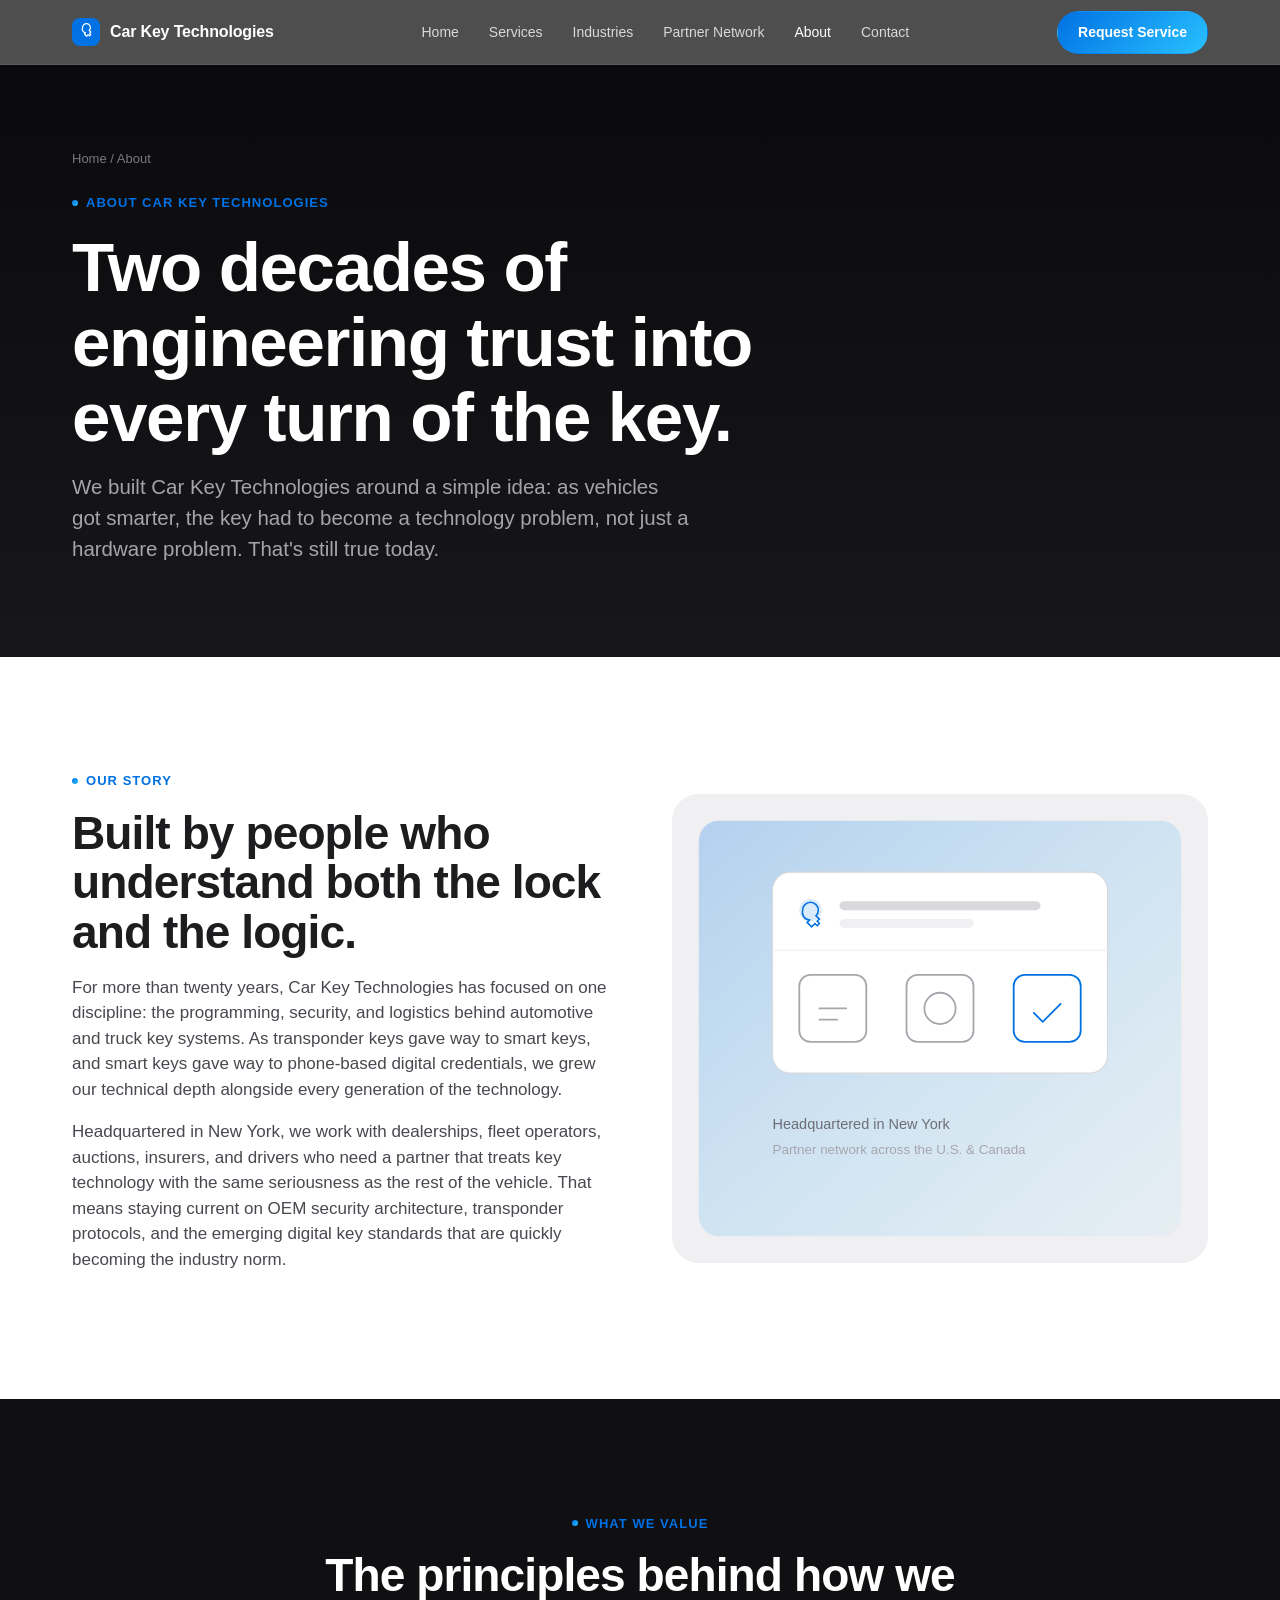
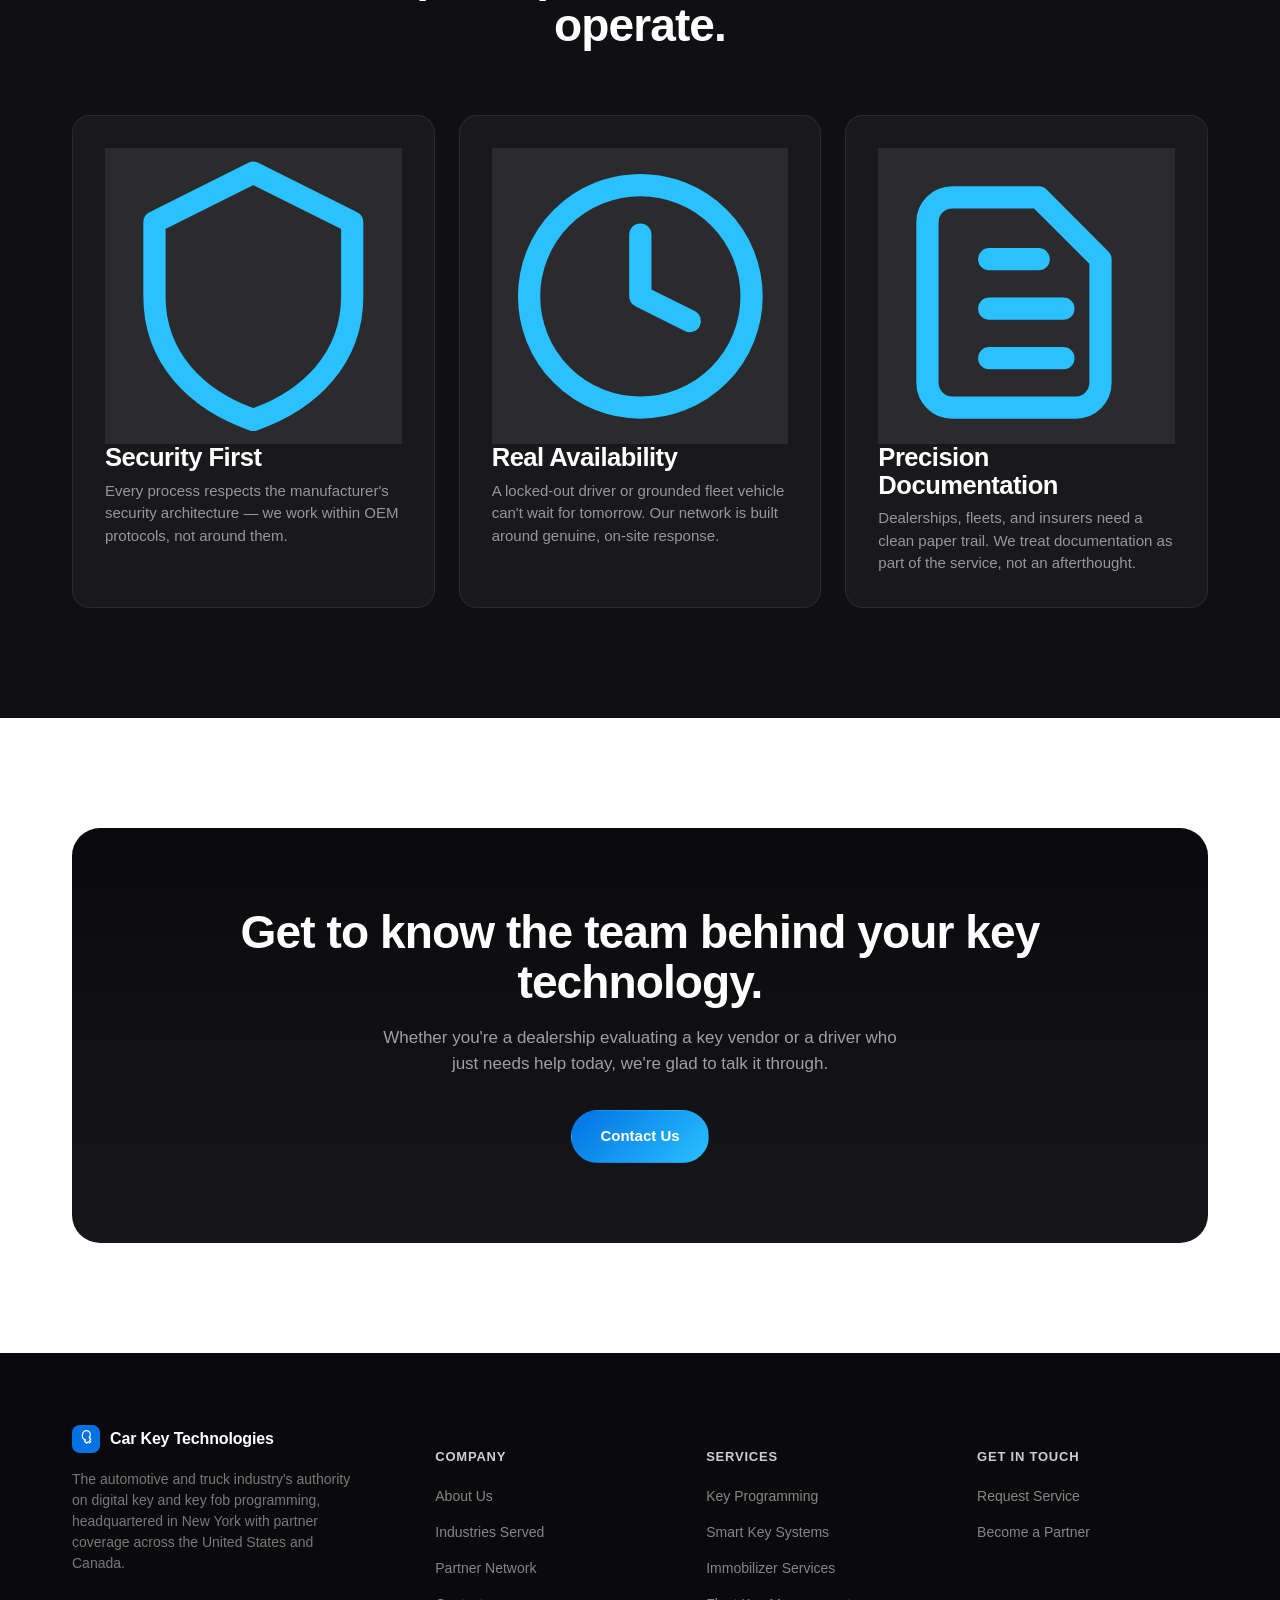
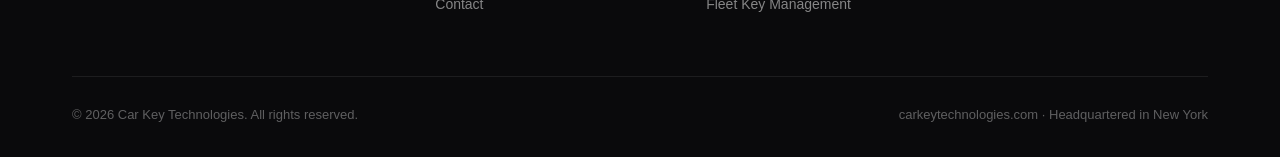
==== about.html @ 324a5664 "Add files via upload" ====
<!DOCTYPE html>
<html lang="en">
<head>
<meta charset="UTF-8">
<meta name="viewport" content="width=device-width, initial-scale=1.0">
<title>About Us | Car Key Technologies</title>
<meta name="description" content="Car Key Technologies is a New York-headquartered leader in digital key and key fob programming for the auto and truck industry, with more than two decades of experience and a strategic partner network across the U.S. and Canada.">
<link rel="icon" href="data:image/svg+xml,<svg xmlns=%22http://www.w3.org/2000/svg%22 viewBox=%220 0 24 24%22><rect width=%2224%22 height=%2224%22 rx=%226%22 fill=%22%230a0a0c%22/><path d=%22M9 8a4 4 0 118 0 4 4 0 01-1.2 2.86L17 12l-1.2 1.2L17 14.4 15.8 15.6 14.6 14.4 13 16l-2-2 1.06-1.06A4 4 0 019 8z%22 stroke=%22%2329c1ff%22 stroke-width=%221.3%22 fill=%22none%22 stroke-linecap=%22round%22 stroke-linejoin=%22round%22/></svg>">
<link rel="stylesheet" href="styles.css">
</head>
<body>

<header class="nav">
  <div class="wrap">
    <a href="index.html" class="brand">
      <svg class="mark" viewBox="0 0 32 32" fill="none">
        <rect width="32" height="32" rx="9" fill="url(#g0)"/>
        <path d="M12 11a4.5 4.5 0 119 0 4.5 4.5 0 01-1.35 3.22L21.5 16l-1.5 1.5 1.5 1.5-1.5 1.5-1.5-1.5-1.8 1.8-2.5-2.5 1.34-1.34A4.5 4.5 0 0112 11z" stroke="white" stroke-width="1.4" stroke-linecap="round" stroke-linejoin="round"/>
        <defs><linearGradient id="g0" x1="0" y1="0" x2="32" y2="32"><stop stop-color="#0071E3"/><stop offset="1" stop-color="#29C1FF"/></linearGradient></defs>
      </svg>
      Car Key Technologies
    </a>
    <nav class="nav-links">
      <a href="index.html">Home</a>
      <a href="services.html">Services</a>
      <a href="industries.html">Industries</a>
      <a href="partners.html">Partner Network</a>
      <a href="about.html" class="active">About</a>
      <a href="contact.html">Contact</a>
    </nav>
    <div class="nav-cta">
      <a href="contact.html" class="btn btn-accent btn-sm">Request Service</a>
      <button class="nav-toggle" aria-label="Menu">
        <svg width="22" height="22" viewBox="0 0 24 24" fill="none" stroke="currentColor" stroke-width="2" stroke-linecap="round"><line x1="3" y1="6" x2="21" y2="6"/><line x1="3" y1="12" x2="21" y2="12"/><line x1="3" y1="18" x2="21" y2="18"/></svg>
      </button>
    </div>
  </div>
</header>

<section class="page-hero">
  <div class="wrap">
    <div class="breadcrumb"><a href="index.html">Home</a> / About</div>
    <div class="eyebrow">About Car Key Technologies</div>
    <h1 style="max-width:820px;">Two decades of engineering trust into every turn of the key.</h1>
    <p class="lede" style="margin-top:18px;">We built Car Key Technologies around a simple idea: as vehicles got smarter, the key had to become a technology problem, not just a hardware problem. That's still true today.</p>
  </div>
</section>

<section class="section">
  <div class="wrap split">
    <div class="split-copy reveal">
      <div class="eyebrow">Our Story</div>
      <h2>Built by people who understand both the lock and the logic.</h2>
      <p>For more than twenty years, Car Key Technologies has focused on one discipline: the programming, security, and logistics behind automotive and truck key systems. As transponder keys gave way to smart keys, and smart keys gave way to phone-based digital credentials, we grew our technical depth alongside every generation of the technology.</p>
      <p>Headquartered in New York, we work with dealerships, fleet operators, auctions, insurers, and drivers who need a partner that treats key technology with the same seriousness as the rest of the vehicle. That means staying current on OEM security architecture, transponder protocols, and the emerging digital key standards that are quickly becoming the industry norm.</p>
    </div>
    <div class="split-art reveal">
      <svg viewBox="0 0 480 420" width="100%">
        <defs>
          <linearGradient id="aboutGlow" x1="0" y1="0" x2="1" y2="1">
            <stop offset="0%" stop-color="#0071E3" stop-opacity="0.25"/>
            <stop offset="100%" stop-color="#29C1FF" stop-opacity="0.05"/>
          </linearGradient>
        </defs>
        <rect x="0" y="0" width="480" height="420" rx="24" fill="var(--gray-100)"/>
        <rect x="24" y="24" width="432" height="372" rx="18" fill="url(#aboutGlow)"/>
        <g transform="translate(90,70)">
          <rect x="0" y="0" width="300" height="180" rx="16" fill="white" stroke="var(--gray-200)"/>
          <circle cx="34" cy="34" r="10" fill="#0071E3" opacity="0.15"/>
          <path d="M27 34a7 7 0 1114 0 7 7 0 01-2.1 5L42 42l-2 2 2 2-2 2-2-2-3 3-4-4 2.1-2.1A7 7 0 0127 34z" fill="none" stroke="#0071E3" stroke-width="1.4"/>
          <rect x="60" y="26" width="180" height="8" rx="4" fill="var(--gray-200)"/>
          <rect x="60" y="42" width="120" height="8" rx="4" fill="var(--gray-100)"/>
          <line x1="0" y1="70" x2="300" y2="70" stroke="var(--gray-100)"/>
          <g transform="translate(24,92)" stroke="var(--gray-300)" stroke-width="1.6" fill="none" stroke-linecap="round">
            <rect x="0" y="0" width="60" height="60" rx="10"/>
            <path d="M18 30h24M18 40h16"/>
          </g>
          <g transform="translate(120,92)" stroke="var(--gray-300)" stroke-width="1.6" fill="none" stroke-linecap="round">
            <rect x="0" y="0" width="60" height="60" rx="10"/>
            <circle cx="30" cy="30" r="14"/>
          </g>
          <g transform="translate(216,92)" stroke="#0071E3" stroke-width="1.6" fill="none" stroke-linecap="round">
            <rect x="0" y="0" width="60" height="60" rx="10"/>
            <path d="M18 34l8 8 16-16"/>
          </g>
        </g>
        <text x="90" y="300" fill="var(--gray-500)" font-family="Arial" font-size="13">Headquartered in New York</text>
        <text x="90" y="322" fill="var(--gray-300)" font-family="Arial" font-size="12">Partner network across the U.S. &amp; Canada</text>
      </svg>
    </div>
  </div>
</section>

<section class="section section-dark">
  <div class="wrap">
    <div class="section-head center reveal">
      <div class="eyebrow">What We Value</div>
      <h2>The principles behind how we operate.</h2>
    </div>
    <div class="grid grid-3 reveal">
      <div class="card-dark">
        <div class="icon"><svg viewBox="0 0 24 24" fill="none" stroke="currentColor" stroke-width="1.8" stroke-linecap="round" stroke-linejoin="round"><path d="M12 2l8 4v6c0 5-3.4 8.4-8 10-4.6-1.6-8-5-8-10V6l8-4z"/></svg></div>
        <h3>Security First</h3>
        <p>Every process respects the manufacturer's security architecture &mdash; we work within OEM protocols, not around them.</p>
      </div>
      <div class="card-dark">
        <div class="icon"><svg viewBox="0 0 24 24" fill="none" stroke="currentColor" stroke-width="1.8" stroke-linecap="round" stroke-linejoin="round"><circle cx="12" cy="12" r="9"/><path d="M12 7v5l4 2"/></svg></div>
        <h3>Real Availability</h3>
        <p>A locked-out driver or grounded fleet vehicle can't wait for tomorrow. Our network is built around genuine, on-site response.</p>
      </div>
      <div class="card-dark">
        <div class="icon"><svg viewBox="0 0 24 24" fill="none" stroke="currentColor" stroke-width="1.8" stroke-linecap="round" stroke-linejoin="round"><path d="M4 19V6a2 2 0 012-2h7l5 5v10a2 2 0 01-2 2H6a2 2 0 01-2-2z"/><path d="M9 9h4M9 13h6M9 17h6"/></svg></div>
        <h3>Precision Documentation</h3>
        <p>Dealerships, fleets, and insurers need a clean paper trail. We treat documentation as part of the service, not an afterthought.</p>
      </div>
    </div>
  </div>
</section>

<section class="section">
  <div class="wrap">
    <div class="cta-banner reveal">
      <h2>Get to know the team behind your key technology.</h2>
      <p>Whether you're a dealership evaluating a key vendor or a driver who just needs help today, we're glad to talk it through.</p>
      <div class="btn-row">
        <a href="contact.html" class="btn btn-accent">Contact Us</a>
      </div>
    </div>
  </div>
</section>

<footer class="footer">
  <div class="wrap">
    <div class="footer-top">
      <div class="footer-brand">
        <div class="brand">
          <svg class="mark" viewBox="0 0 32 32" fill="none">
            <rect width="32" height="32" rx="9" fill="url(#gf)"/>
            <path d="M12 11a4.5 4.5 0 119 0 4.5 4.5 0 01-1.35 3.22L21.5 16l-1.5 1.5 1.5 1.5-1.5 1.5-1.5-1.5-1.8 1.8-2.5-2.5 1.34-1.34A4.5 4.5 0 0112 11z" stroke="white" stroke-width="1.4" stroke-linecap="round" stroke-linejoin="round"/>
            <defs><linearGradient id="gf" x1="0" y1="0" x2="32" y2="32"><stop stop-color="#0071E3"/><stop offset="1" stop-color="#29C1FF"/></linearGradient></defs>
          </svg>
          Car Key Technologies
        </div>
        <p>The automotive and truck industry's authority on digital key and key fob programming, headquartered in New York with partner coverage across the United States and Canada.</p>
      </div>
      <div>
        <h5>Company</h5>
        <ul>
          <li><a href="about.html">About Us</a></li>
          <li><a href="industries.html">Industries Served</a></li>
          <li><a href="partners.html">Partner Network</a></li>
          <li><a href="contact.html">Contact</a></li>
        </ul>
      </div>
      <div>
        <h5>Services</h5>
        <ul>
          <li><a href="services.html#programming">Key Programming</a></li>
          <li><a href="services.html#smart-key">Smart Key Systems</a></li>
          <li><a href="services.html#immobilizer">Immobilizer Services</a></li>
          <li><a href="services.html#fleet">Fleet Key Management</a></li>
        </ul>
      </div>
      <div>
        <h5>Get In Touch</h5>
        <ul>
          <li><a href="contact.html">Request Service</a></li>
          <li><a href="partners.html">Become a Partner</a></li>
        </ul>
      </div>
    </div>
    <div class="footer-bottom">
      <span>&copy; <span data-year></span> Car Key Technologies. All rights reserved.</span>
      <span>carkeytechnologies.com &middot; Headquartered in New York</span>
    </div>
  </div>
</footer>

<script src="main.js"></script>
</body>
</html>
---- styles.css ----
/* ==========================================================================
   Car Key Technologies — Global Stylesheet
   Design language: precision, restraint, generous space, quiet confidence.
   ========================================================================== */

:root {
  --black: #0a0a0c;
  --near-black: #101013;
  --ink: #1d1d1f;
  --gray-900: #2b2b30;
  --gray-700: #48484f;
  --gray-500: #6e6e76;
  --gray-300: #a6a6ad;
  --gray-200: #d8d8dd;
  --gray-100: #f0f0f2;
  --white: #ffffff;
  --off-white: #fbfbfc;
  --blue: #0071e3;
  --blue-dark: #0058b0;
  --cyan: #29c1ff;
  --gradient-brand: linear-gradient(135deg, #0071e3 0%, #29c1ff 100%);
  --gradient-dark: linear-gradient(180deg, #0a0a0c 0%, #17171b 100%);
  --radius-sm: 10px;
  --radius-md: 18px;
  --radius-lg: 28px;
  --shadow-soft: 0 20px 60px -20px rgba(0, 0, 0, 0.25);
  --shadow-card: 0 2px 14px rgba(0, 0, 0, 0.06);
  --ease: cubic-bezier(0.22, 1, 0.36, 1);
  --maxw: 1200px;
}

* { box-sizing: border-box; }
html { scroll-behavior: smooth; }

body {
  margin: 0;
  font-family: -apple-system, BlinkMacSystemFont, "SF Pro Display", "SF Pro Text",
    "Inter", "Helvetica Neue", Arial, sans-serif;
  color: var(--ink);
  background: var(--white);
  -webkit-font-smoothing: antialiased;
  -moz-osx-font-smoothing: grayscale;
  line-height: 1.5;
}

img, svg { display: block; max-width: 100%; }
a { color: inherit; text-decoration: none; }
ul { list-style: none; margin: 0; padding: 0; }
button { font-family: inherit; }

.wrap {
  max-width: var(--maxw);
  margin: 0 auto;
  padding: 0 32px;
}

section { position: relative; }

/* ---------- Typography ---------- */
h1, h2, h3, h4 {
  margin: 0;
  font-weight: 650;
  letter-spacing: -0.02em;
  line-height: 1.08;
}
.eyebrow {
  display: inline-flex;
  align-items: center;
  gap: 8px;
  font-size: 13px;
  font-weight: 600;
  letter-spacing: 0.08em;
  text-transform: uppercase;
  color: var(--blue);
  margin-bottom: 18px;
}
.eyebrow::before {
  content: "";
  width: 6px;
  height: 6px;
  border-radius: 50%;
  background: var(--gradient-brand);
}
h1 { font-size: clamp(38px, 5.4vw, 76px); }
h2 { font-size: clamp(30px, 3.6vw, 48px); }
h3 { font-size: clamp(20px, 2vw, 26px); }
p { color: var(--gray-700); font-size: 17px; }
.lede {
  font-size: clamp(18px, 1.6vw, 22px);
  color: var(--gray-500);
  max-width: 620px;
  line-height: 1.5;
}
.section-head {
  max-width: 720px;
  margin-bottom: 64px;
}
.section-head.center { margin-left: auto; margin-right: auto; text-align: center; }

/* ---------- Buttons ---------- */
.btn {
  display: inline-flex;
  align-items: center;
  justify-content: center;
  gap: 8px;
  padding: 14px 28px;
  border-radius: 100px;
  font-size: 15px;
  font-weight: 600;
  cursor: pointer;
  border: 1px solid transparent;
  transition: transform 0.35s var(--ease), background 0.25s ease, box-shadow 0.25s ease, color 0.25s ease;
  white-space: nowrap;
}
.btn:hover { transform: translateY(-1px); }
.btn-primary {
  background: var(--ink);
  color: var(--white);
}
.btn-primary:hover { background: #000; box-shadow: 0 8px 24px rgba(0,0,0,0.2); }
.btn-accent {
  background: var(--gradient-brand);
  color: var(--white);
}
.btn-accent:hover { box-shadow: 0 10px 30px rgba(0,113,227,0.35); }
.btn-ghost {
  background: transparent;
  color: var(--white);
  border-color: rgba(255,255,255,0.35);
}
.btn-ghost:hover { background: rgba(255,255,255,0.1); }
.btn-outline {
  background: transparent;
  color: var(--ink);
  border-color: var(--gray-200);
}
.btn-outline:hover { border-color: var(--ink); }
.btn-row { display: flex; gap: 14px; flex-wrap: wrap; align-items: center; }
.btn-sm { padding: 10px 20px; font-size: 14px; }
.link-arrow { display: inline-flex; align-items: center; gap: 6px; font-weight: 600; color: var(--blue); font-size: 15px; }
.link-arrow svg { width: 14px; height: 14px; transition: transform 0.25s var(--ease); }
.link-arrow:hover svg { transform: translateX(4px); }

/* ---------- Nav ---------- */
.nav {
  position: sticky;
  top: 0;
  z-index: 100;
  background: rgba(10,10,12,0.72);
  backdrop-filter: saturate(180%) blur(20px);
  -webkit-backdrop-filter: saturate(180%) blur(20px);
  border-bottom: 1px solid rgba(255,255,255,0.08);
}
.nav .wrap {
  display: flex;
  align-items: center;
  justify-content: space-between;
  height: 64px;
}
.brand { display: flex; align-items: center; gap: 10px; color: var(--white); font-weight: 650; font-size: 16px; letter-spacing: -0.01em; }
.brand .mark { width: 28px; height: 28px; }
.nav-links { display: flex; align-items: center; gap: 30px; }
.nav-links a {
  color: rgba(255,255,255,0.78);
  font-size: 14px;
  font-weight: 500;
  transition: color 0.2s ease;
}
.nav-links a:hover, .nav-links a.active { color: var(--white); }
.nav-cta { display: flex; align-items: center; gap: 18px; }
.nav-toggle { display: none; }

@media (max-width: 900px) {
  .nav-links { display: none; }
  .nav-toggle {
    display: flex; align-items: center; justify-content: center;
    width: 36px; height: 36px; color: var(--white); background: none; border: none; cursor: pointer;
  }
  .nav-links.open {
    display: flex;
    position: absolute;
    top: 64px; left: 0; right: 0;
    background: rgba(10,10,12,0.98);
    flex-direction: column;
    padding: 24px 32px;
    gap: 20px;
    border-bottom: 1px solid rgba(255,255,255,0.08);
  }
}

/* ---------- Hero ---------- */
.hero {
  background: var(--gradient-dark);
  color: var(--white);
  padding: 120px 0 100px;
  overflow: hidden;
}
.hero .wrap { display: grid; grid-template-columns: 1.1fr 0.9fr; gap: 40px; align-items: center; }
.hero h1 { color: var(--white); }
.hero p.lede { color: rgba(255,255,255,0.62); }
.hero-art { position: relative; }
.hero-stats {
  display: grid;
  grid-template-columns: repeat(3, 1fr);
  gap: 0;
  margin-top: 72px;
  padding-top: 36px;
  border-top: 1px solid rgba(255,255,255,0.12);
}
.hero-stats .stat b { display: block; font-size: 28px; color: var(--white); font-weight: 650; letter-spacing: -0.01em; }
.hero-stats .stat span { font-size: 13px; color: rgba(255,255,255,0.5); }

.page-hero {
  background: var(--gradient-dark);
  color: var(--white);
  padding: 84px 0 72px;
}
.page-hero h1 { color: var(--white); }
.page-hero .lede { color: rgba(255,255,255,0.62); }
.breadcrumb { font-size: 13px; color: rgba(255,255,255,0.45); margin-bottom: 20px; }
.breadcrumb a:hover { color: var(--white); }

/* ---------- Sections ---------- */
.section { padding: 110px 0; }
.section-alt { background: var(--off-white); }
.section-dark { background: var(--near-black); color: var(--white); }
.section-dark h2, .section-dark h3 { color: var(--white); }
.section-dark p { color: rgba(255,255,255,0.6); }
.section-tight { padding: 72px 0; }

/* ---------- Grids & Cards ---------- */
.grid { display: grid; gap: 24px; }
.grid-2 { grid-template-columns: repeat(2, 1fr); }
.grid-3 { grid-template-columns: repeat(3, 1fr); }
.grid-4 { grid-template-columns: repeat(4, 1fr); }

.card {
  background: var(--white);
  border: 1px solid var(--gray-100);
  border-radius: var(--radius-md);
  padding: 34px;
  box-shadow: var(--shadow-card);
  transition: transform 0.35s var(--ease), box-shadow 0.35s var(--ease);
}
.card:hover { transform: translateY(-4px); box-shadow: var(--shadow-soft); }
.card .icon {
  width: 52px; height: 52px;
  display: flex; align-items: center; justify-content: center;
  border-radius: 14px;
  background: var(--gradient-brand);
  margin-bottom: 22px;
}
.card .icon svg { width: 26px; height: 26px; stroke: white; }
.card h3 { margin-bottom: 10px; }
.card p { font-size: 15px; margin: 0; }

.card-dark {
  background: rgba(255,255,255,0.04);
  border: 1px solid rgba(255,255,255,0.08);
  border-radius: var(--radius-md);
  padding: 32px;
}
.card-dark .icon { background: rgba(255,255,255,0.08); }
.card-dark .icon svg { stroke: var(--cyan); }
.card-dark h3 { color: var(--white); margin-bottom: 8px; }
.card-dark p { color: rgba(255,255,255,0.55); font-size: 15px; margin: 0; }

.service-block {
  display: grid;
  grid-template-columns: 44px 1fr;
  gap: 20px;
  padding: 30px 0;
  border-bottom: 1px solid var(--gray-100);
}
.service-block:last-child { border-bottom: none; }
.service-block .icon {
  width: 44px; height: 44px; border-radius: 12px;
  display: flex; align-items: center; justify-content: center;
  background: var(--gray-100);
}
.service-block .icon svg { width: 22px; height: 22px; stroke: var(--ink); }
.service-block h4 { font-size: 18px; font-weight: 650; margin-bottom: 6px; letter-spacing: -0.01em; }
.service-block p { margin: 0; font-size: 15px; }
.service-block .tags { margin-top: 10px; display: flex; gap: 8px; flex-wrap: wrap; }
.tag {
  font-size: 12px; font-weight: 600; color: var(--gray-500);
  background: var(--gray-100); padding: 5px 10px; border-radius: 100px;
  letter-spacing: 0.01em;
}

.category-nav {
  display: flex; gap: 10px; flex-wrap: wrap;
  margin-bottom: 56px;
  position: sticky; top: 76px; z-index: 10;
  background: rgba(255,255,255,0.85);
  backdrop-filter: blur(12px);
  padding: 14px 0;
}
.category-nav a {
  padding: 9px 18px; border-radius: 100px; font-size: 14px; font-weight: 600;
  background: var(--gray-100); color: var(--gray-700);
  transition: background 0.2s ease, color 0.2s ease;
}
.category-nav a:hover { background: var(--ink); color: var(--white); }

/* ---------- Steps ---------- */
.steps { display: grid; grid-template-columns: repeat(4, 1fr); gap: 28px; counter-reset: step; }
.step { position: relative; padding-top: 46px; }
.step::before {
  counter-increment: step;
  content: counter(step, decimal-leading-zero);
  font-size: 14px; font-weight: 700; color: var(--white);
  background: var(--gradient-brand);
  width: 34px; height: 34px; border-radius: 50%;
  display: flex; align-items: center; justify-content: center;
  position: absolute; top: 0; left: 0;
}
.step h4 { font-size: 17px; margin-bottom: 8px; }
.step p { font-size: 14px; margin: 0; }

/* ---------- Logo / trust strip ---------- */
.trust-strip {
  display: flex; align-items: center; justify-content: space-between;
  flex-wrap: wrap; gap: 28px;
  padding: 40px 0;
}
.trust-item { display: flex; align-items: center; gap: 12px; color: var(--gray-500); font-weight: 600; font-size: 14px; }
.trust-item svg { width: 22px; height: 22px; stroke: var(--gray-500); flex-shrink: 0; }

/* ---------- Map / network ---------- */
.network-figure {
  background: var(--near-black);
  border-radius: var(--radius-lg);
  padding: 8px;
}

/* ---------- Split ---------- */
.split { display: grid; grid-template-columns: 1fr 1fr; gap: 64px; align-items: center; }
.split.reverse .split-art { order: 2; }

/* ---------- Stat bar ---------- */
.stat-bar { display: grid; grid-template-columns: repeat(4, 1fr); border-radius: var(--radius-lg); overflow: hidden; }
.stat-bar .stat { padding: 40px 30px; border-right: 1px solid rgba(255,255,255,0.08); }
.stat-bar .stat:last-child { border-right: none; }
.stat-bar .stat b { display: block; font-size: 34px; color: var(--white); font-weight: 650; }
.stat-bar .stat span { font-size: 13px; color: rgba(255,255,255,0.5); }

/* ---------- Industries ---------- */
.industry-row {
  display: grid; grid-template-columns: 60px 260px 1fr; gap: 30px;
  align-items: start;
  padding: 36px 0;
  border-bottom: 1px solid var(--gray-100);
}
.industry-row .icon {
  width: 52px; height: 52px; border-radius: 14px; background: var(--gray-100);
  display: flex; align-items: center; justify-content: center;
}
.industry-row .icon svg { width: 26px; height: 26px; stroke: var(--ink); }
.industry-row h3 { margin-bottom: 6px; }
.industry-row .tags { display: flex; gap: 8px; flex-wrap: wrap; margin-top: 12px; }

/* ---------- CTA banner ---------- */
.cta-banner {
  background: var(--gradient-dark);
  border-radius: var(--radius-lg);
  padding: 80px 60px;
  text-align: center;
  color: var(--white);
  position: relative;
  overflow: hidden;
}
.cta-banner h2 { color: var(--white); margin-bottom: 18px; }
.cta-banner p { color: rgba(255,255,255,0.6); max-width: 520px; margin: 0 auto 34px; }
.cta-banner .btn-row { justify-content: center; }

/* ---------- Form ---------- */
.form-card {
  background: var(--white);
  border: 1px solid var(--gray-100);
  border-radius: var(--radius-lg);
  padding: 48px;
  box-shadow: var(--shadow-soft);
}
.form-grid { display: grid; grid-template-columns: 1fr 1fr; gap: 20px; }
.field { display: flex; flex-direction: column; gap: 8px; margin-bottom: 20px; }
.field.full { grid-column: 1 / -1; }
.field label { font-size: 13px; font-weight: 600; color: var(--gray-700); }
.field input, .field select, .field textarea {
  font-family: inherit;
  font-size: 15px;
  padding: 13px 16px;
  border-radius: var(--radius-sm);
  border: 1px solid var(--gray-200);
  background: var(--off-white);
  color: var(--ink);
  outline: none;
  transition: border-color 0.2s ease, background 0.2s ease;
}
.field input:focus, .field select:focus, .field textarea:focus {
  border-color: var(--blue);
  background: var(--white);
}
.field textarea { resize: vertical; min-height: 120px; font-family: inherit; }
.form-note { font-size: 13px; color: var(--gray-500); margin-top: 18px; }
.form-success {
  display: none;
  background: #eefaf0; border: 1px solid #b9e8c1; color: #1c6b2e;
  padding: 16px 20px; border-radius: var(--radius-sm); font-size: 14px; font-weight: 600;
  margin-bottom: 24px;
}
.form-success.show { display: block; }

/* ---------- Contact info cards ---------- */
.contact-info-grid { display: grid; grid-template-columns: repeat(3, 1fr); gap: 20px; margin-top: 56px; }

/* ---------- Footer ---------- */
.footer { background: var(--black); color: rgba(255,255,255,0.5); padding: 72px 0 32px; }
.footer .wrap { }
.footer-top { display: grid; grid-template-columns: 1.4fr 1fr 1fr 1fr; gap: 40px; padding-bottom: 48px; border-bottom: 1px solid rgba(255,255,255,0.08); }
.footer-brand .brand { margin-bottom: 16px; }
.footer-brand p { color: rgba(255,255,255,0.45); font-size: 14px; max-width: 280px; }
.footer h5 { color: rgba(255,255,255,0.8); font-size: 13px; font-weight: 650; text-transform: uppercase; letter-spacing: 0.06em; margin-bottom: 18px; }
.footer ul li { margin-bottom: 12px; }
.footer a { font-size: 14px; color: rgba(255,255,255,0.5); transition: color 0.2s ease; }
.footer a:hover { color: var(--white); }
.footer-bottom { display: flex; justify-content: space-between; align-items: center; padding-top: 28px; font-size: 13px; color: rgba(255,255,255,0.35); flex-wrap: wrap; gap: 12px; }

/* ---------- Reveal animation ---------- */
.reveal { opacity: 0; transform: translateY(24px); transition: opacity 0.8s var(--ease), transform 0.8s var(--ease); }
.reveal.in { opacity: 1; transform: translateY(0); }

/* ---------- Responsive ---------- */
@media (max-width: 980px) {
  .hero .wrap { grid-template-columns: 1fr; }
  .hero-art { order: -1; }
  .split { grid-template-columns: 1fr; gap: 40px; }
  .split.reverse .split-art { order: 0; }
  .grid-2, .grid-3, .grid-4 { grid-template-columns: repeat(2, 1fr); }
  .steps { grid-template-columns: repeat(2, 1fr); }
  .stat-bar { grid-template-columns: repeat(2, 1fr); }
  .stat-bar .stat:nth-child(2) { border-right: none; }
  .footer-top { grid-template-columns: 1fr 1fr; }
  .industry-row { grid-template-columns: 48px 1fr; }
  .industry-row .icon { grid-row: span 1; }
  .contact-info-grid { grid-template-columns: 1fr; }
}
@media (max-width: 640px) {
  .section { padding: 72px 0; }
  .grid-2, .grid-3, .grid-4 { grid-template-columns: 1fr; }
  .steps { grid-template-columns: 1fr; }
  .stat-bar { grid-template-columns: 1fr; }
  .stat-bar .stat { border-right: none; border-bottom: 1px solid rgba(255,255,255,0.08); }
  .form-grid { grid-template-columns: 1fr; }
  .cta-banner { padding: 56px 28px; }
  .footer-top { grid-template-columns: 1fr; }
  .hero-stats { grid-template-columns: 1fr; gap: 20px; }
}
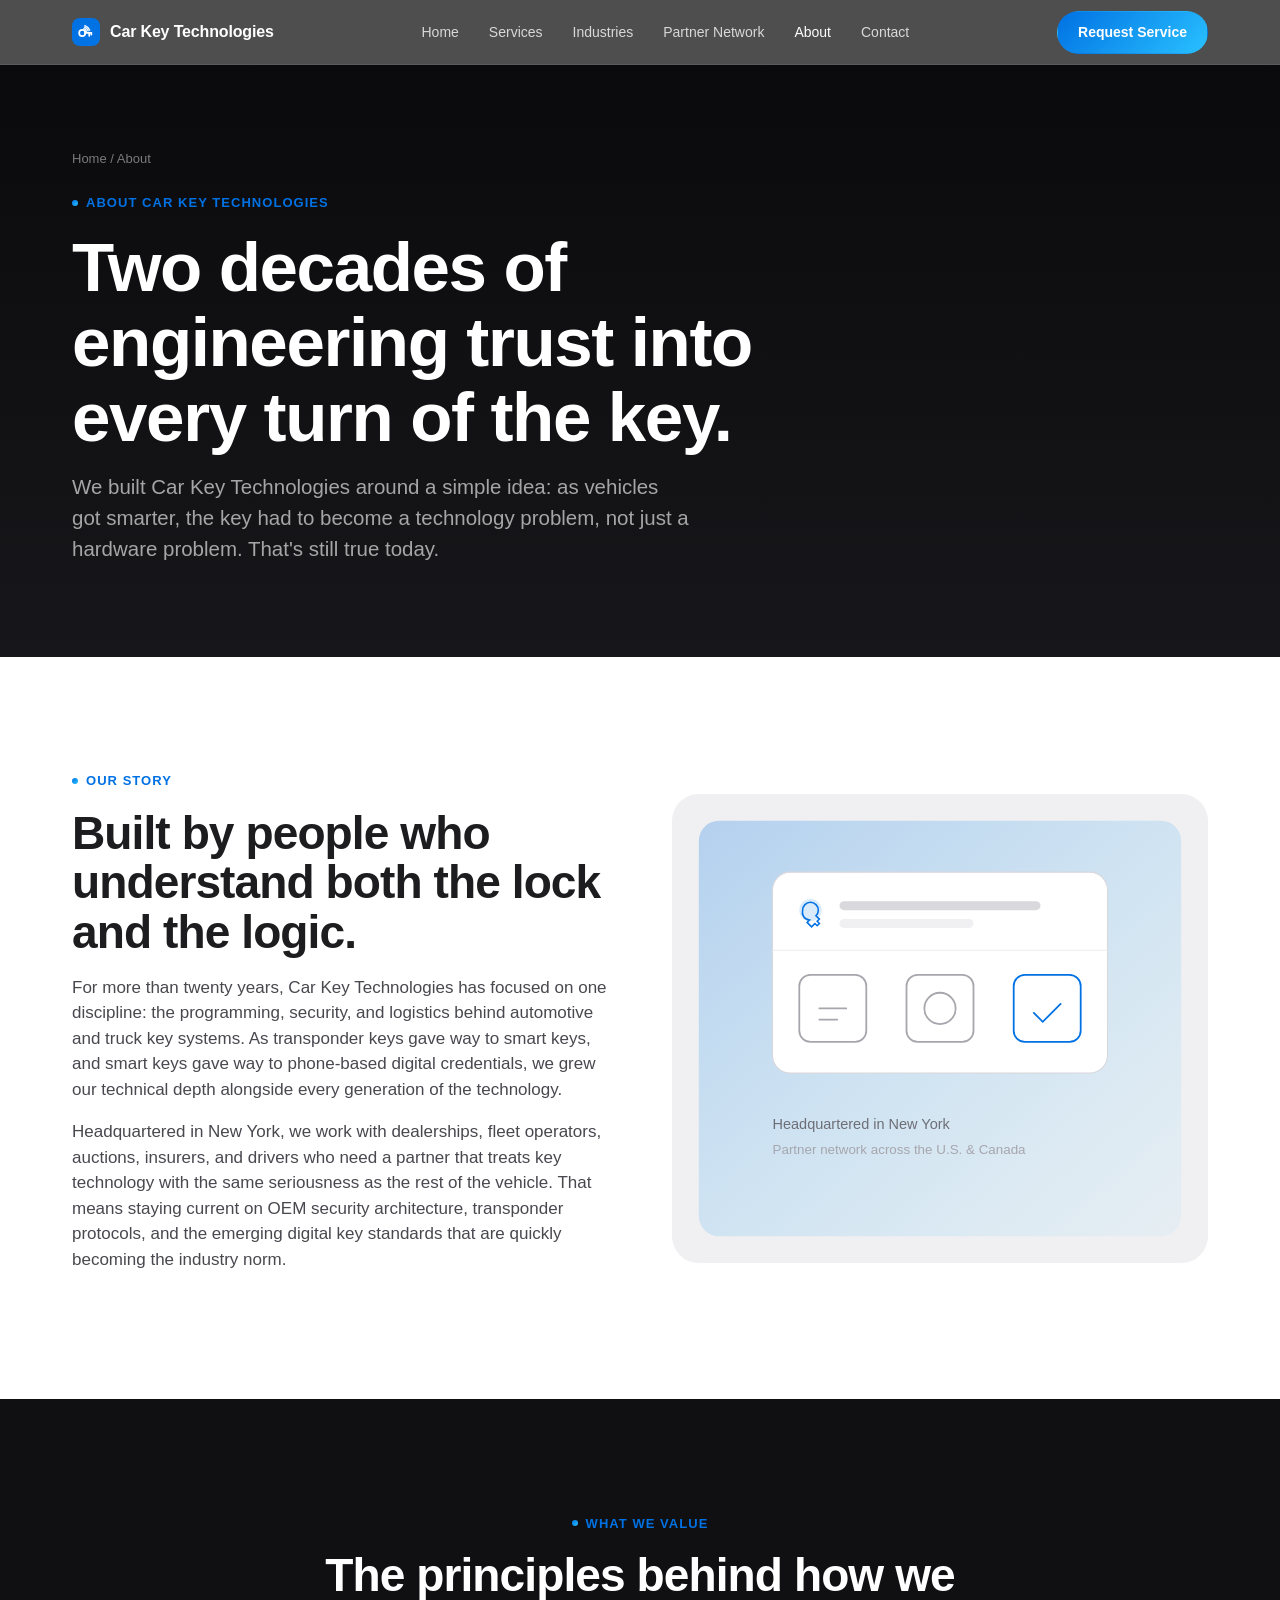
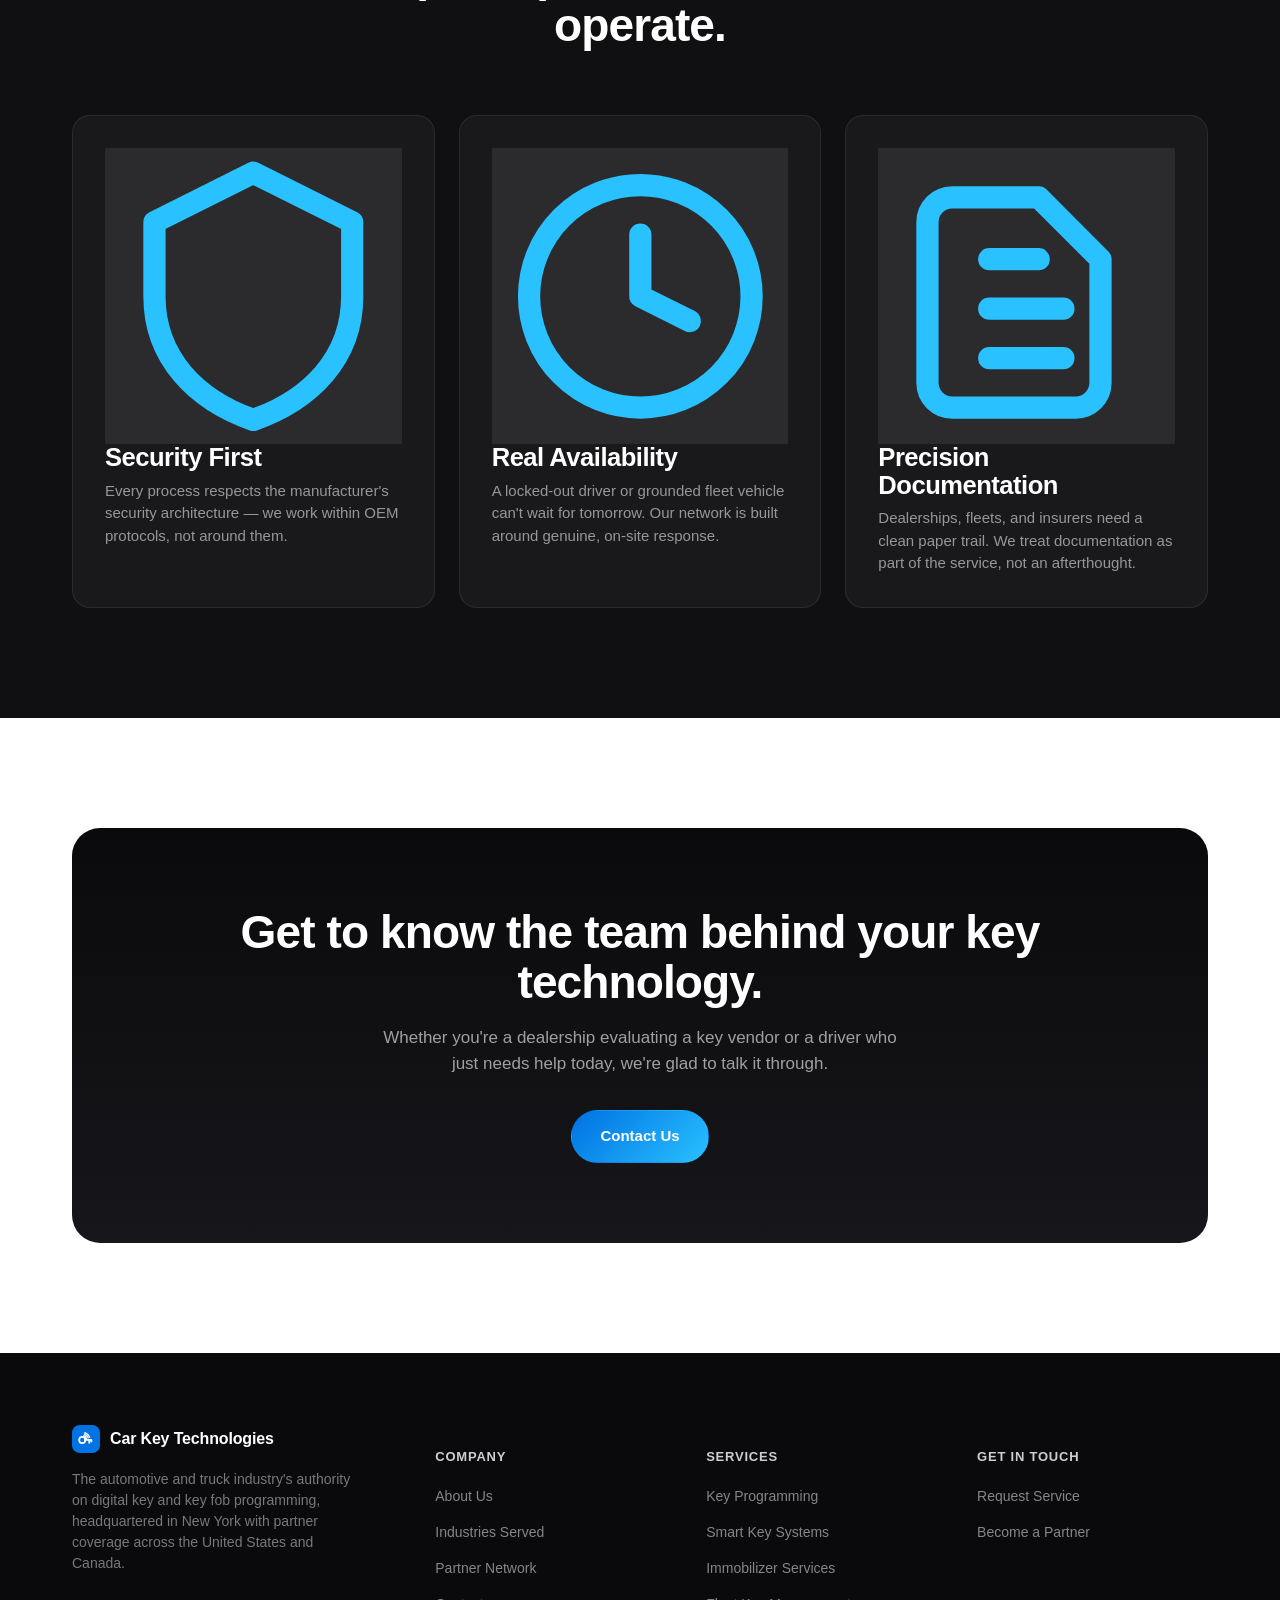
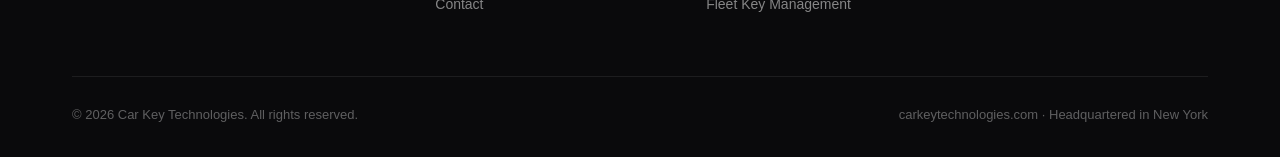
==== commit 508f7a54: "Update brand mark and favicon links" ====
--- a/about.html
+++ b/about.html
@@ -5,8 +5,11 @@
 <meta name="viewport" content="width=device-width, initial-scale=1.0">
 <title>About Us | Car Key Technologies</title>
 <meta name="description" content="Car Key Technologies is a New York-headquartered leader in digital key and key fob programming for the auto and truck industry, with more than two decades of experience and a strategic partner network across the U.S. and Canada.">
-<link rel="icon" href="data:image/svg+xml,<svg xmlns=%22http://www.w3.org/2000/svg%22 viewBox=%220 0 24 24%22><rect width=%2224%22 height=%2224%22 rx=%226%22 fill=%22%230a0a0c%22/><path d=%22M9 8a4 4 0 118 0 4 4 0 01-1.2 2.86L17 12l-1.2 1.2L17 14.4 15.8 15.6 14.6 14.4 13 16l-2-2 1.06-1.06A4 4 0 019 8z%22 stroke=%22%2329c1ff%22 stroke-width=%221.3%22 fill=%22none%22 stroke-linecap=%22round%22 stroke-linejoin=%22round%22/></svg>">
-<link rel="stylesheet" href="styles.css">
+<link rel="icon" href="favicon.ico" sizes="any">
+  <link rel="icon" type="image/png" sizes="32x32" href="favicon-32x32.png">
+  <link rel="icon" type="image/png" sizes="16x16" href="favicon-16x16.png">
+  <link rel="apple-touch-icon" href="apple-touch-icon.png">
+  <link rel="stylesheet" href="styles.css">
 </head>
 <body>
 
@@ -15,7 +18,15 @@
     <a href="index.html" class="brand">
       <svg class="mark" viewBox="0 0 32 32" fill="none">
         <rect width="32" height="32" rx="9" fill="url(#g0)"/>
-        <path d="M12 11a4.5 4.5 0 119 0 4.5 4.5 0 01-1.35 3.22L21.5 16l-1.5 1.5 1.5 1.5-1.5 1.5-1.5-1.5-1.8 1.8-2.5-2.5 1.34-1.34A4.5 4.5 0 0112 11z" stroke="white" stroke-width="1.4" stroke-linecap="round" stroke-linejoin="round"/>
+<g fill="none" stroke="white" stroke-linecap="round" stroke-linejoin="round">
+  <circle cx="11.7" cy="17.1" r="3.5" stroke-width="2"/>
+  <path d="M14.7 17.1L22.1 17.1" stroke-width="2"/>
+  <path d="M19.7 17.1L19.7 20.3" stroke-width="2"/>
+  <path d="M22.1 17.1L22.1 18.9" stroke-width="2"/>
+  <path d="M13.6 12.1A5.3 5.3 0 0 1 16.7 15.3" stroke-width="1.5"/>
+  <path d="M14.2 10.3A7.2 7.2 0 0 1 18.5 14.6" stroke-width="1.5"/>
+  <path d="M14.8 8.6A9.1 9.1 0 0 1 20.3 14.0" stroke-width="1.5"/>
+</g>
         <defs><linearGradient id="g0" x1="0" y1="0" x2="32" y2="32"><stop stop-color="#0071E3"/><stop offset="1" stop-color="#29C1FF"/></linearGradient></defs>
       </svg>
       Car Key Technologies
@@ -136,7 +147,15 @@
         <div class="brand">
           <svg class="mark" viewBox="0 0 32 32" fill="none">
             <rect width="32" height="32" rx="9" fill="url(#gf)"/>
-            <path d="M12 11a4.5 4.5 0 119 0 4.5 4.5 0 01-1.35 3.22L21.5 16l-1.5 1.5 1.5 1.5-1.5 1.5-1.5-1.5-1.8 1.8-2.5-2.5 1.34-1.34A4.5 4.5 0 0112 11z" stroke="white" stroke-width="1.4" stroke-linecap="round" stroke-linejoin="round"/>
+<g fill="none" stroke="white" stroke-linecap="round" stroke-linejoin="round">
+  <circle cx="11.7" cy="17.1" r="3.5" stroke-width="2"/>
+  <path d="M14.7 17.1L22.1 17.1" stroke-width="2"/>
+  <path d="M19.7 17.1L19.7 20.3" stroke-width="2"/>
+  <path d="M22.1 17.1L22.1 18.9" stroke-width="2"/>
+  <path d="M13.6 12.1A5.3 5.3 0 0 1 16.7 15.3" stroke-width="1.5"/>
+  <path d="M14.2 10.3A7.2 7.2 0 0 1 18.5 14.6" stroke-width="1.5"/>
+  <path d="M14.8 8.6A9.1 9.1 0 0 1 20.3 14.0" stroke-width="1.5"/>
+</g>
             <defs><linearGradient id="gf" x1="0" y1="0" x2="32" y2="32"><stop stop-color="#0071E3"/><stop offset="1" stop-color="#29C1FF"/></linearGradient></defs>
           </svg>
           Car Key Technologies
--- a/styles.css
+++ b/styles.css
@@ -410,6 +410,31 @@
   margin-bottom: 24px;
 }
 .form-success.show { display: block; }
+.form-tabs { display: flex; gap: 8px; margin-bottom: 28px; }
+.form-tab-btn {
+  flex: 1;
+  padding: 15px 16px;
+  border-radius: var(--radius-sm);
+  border: 1px solid var(--gray-200);
+  background: var(--off-white);
+  color: var(--gray-700);
+  font-weight: 650;
+  font-size: 14px;
+  cursor: pointer;
+  transition: background 0.2s ease, color 0.2s ease, border-color 0.2s ease, box-shadow 0.2s ease;
+  font-family: inherit;
+}
+.form-tab-btn:hover { border-color: var(--blue); }
+.form-tab-btn.active {
+  background: linear-gradient(135deg, var(--blue), var(--cyan));
+  color: var(--white);
+  border-color: transparent;
+  box-shadow: 0 10px 24px rgba(0, 113, 227, 0.25);
+}
+.form-tab-panel { display: none; }
+.form-tab-panel.active { display: block; }
+.form-embed { border-radius: var(--radius-sm); overflow: hidden; }
+.form-embed iframe { width: 100%; border: none; display: block; }
 
 /* ---------- Contact info cards ---------- */
 .contact-info-grid { display: grid; grid-template-columns: repeat(3, 1fr); gap: 20px; margin-top: 56px; }
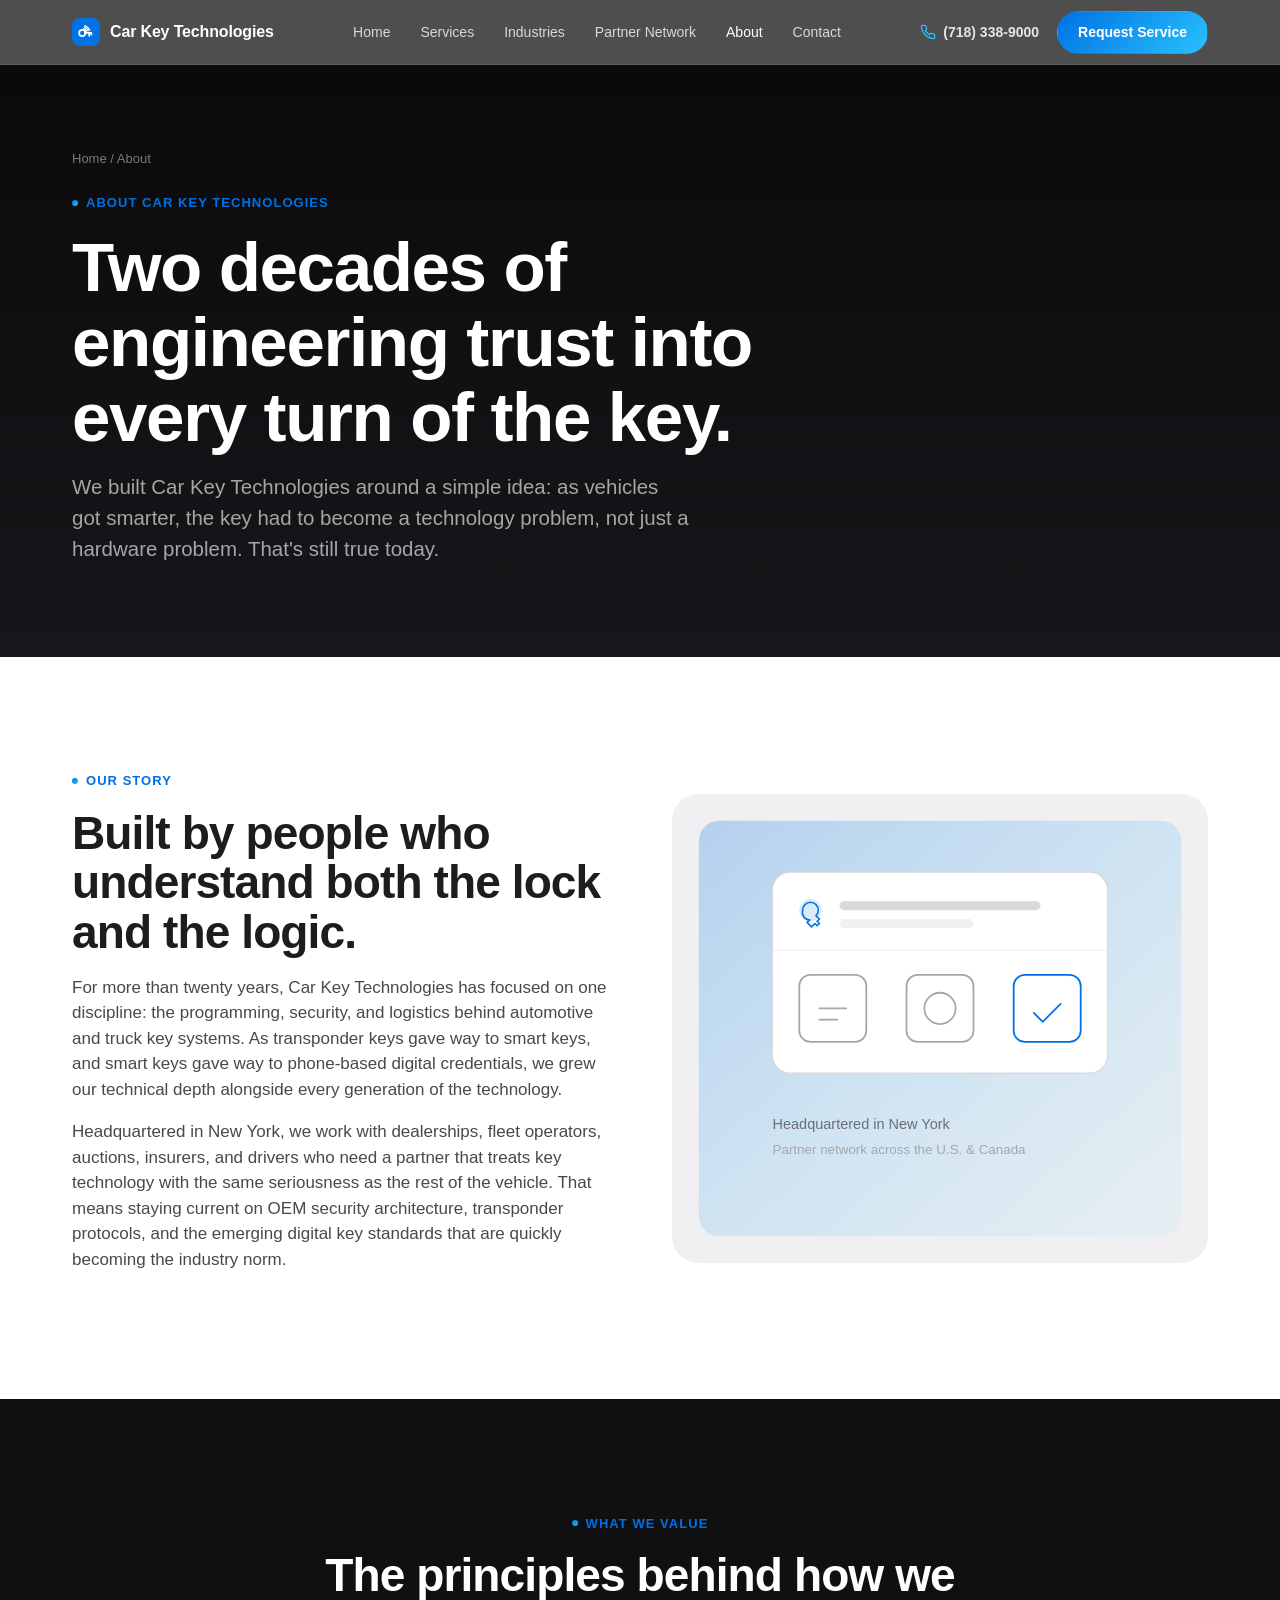
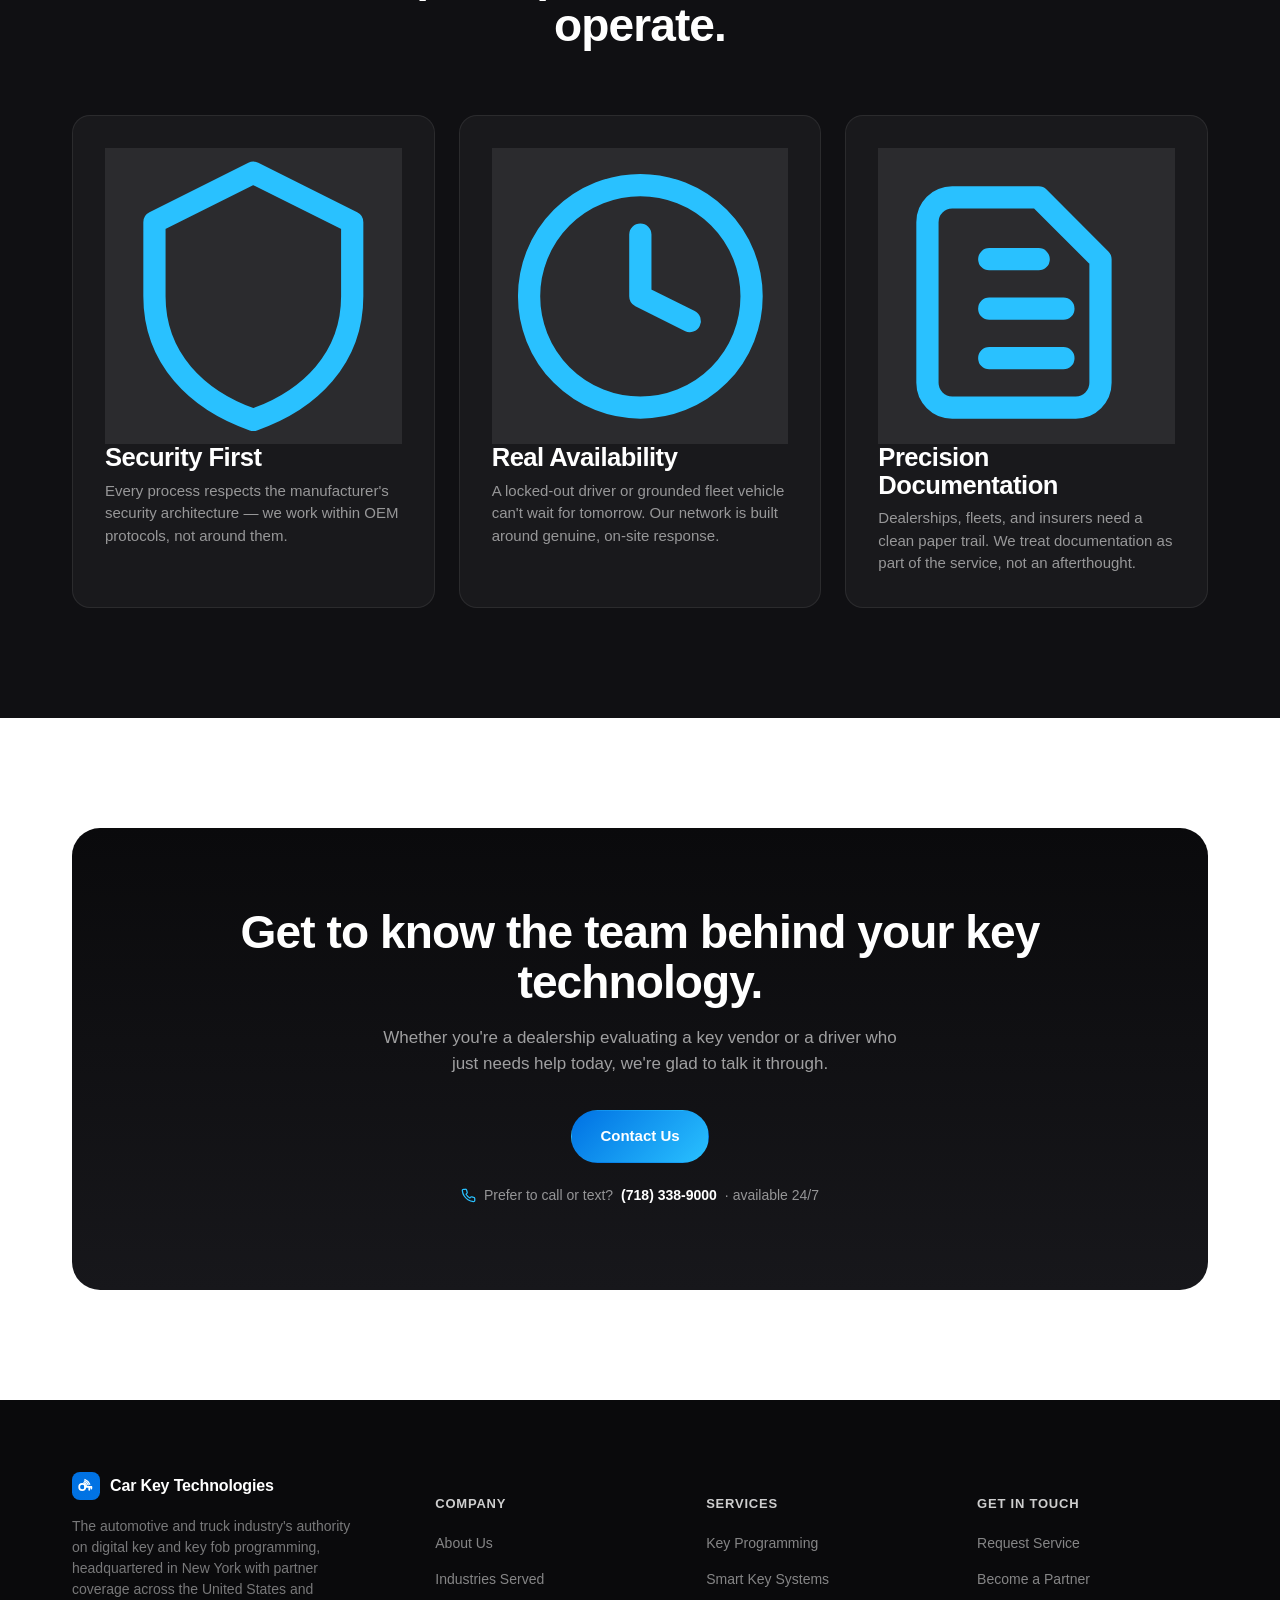
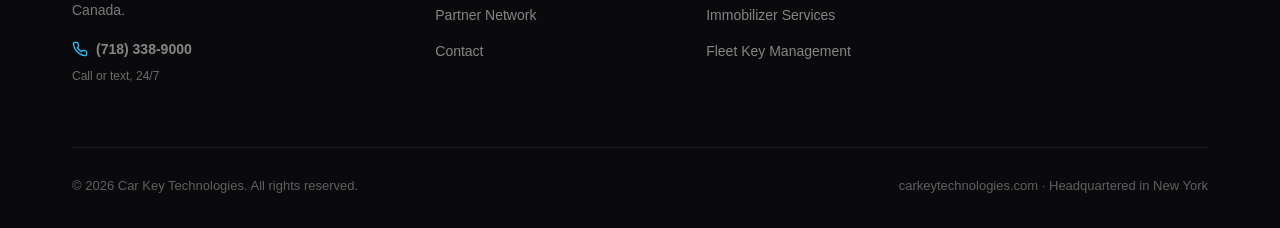
==== commit 6a932a2e: "Add (718) 338-9000 phone/text CTA across site" ====
--- a/about.html
+++ b/about.html
@@ -40,6 +40,10 @@
       <a href="contact.html">Contact</a>
     </nav>
     <div class="nav-cta">
+      <a href="tel:+17183389000" class="nav-phone" aria-label="Call or text (718) 338-9000, available 24/7">
+        <svg viewBox="0 0 24 24" fill="none" stroke="currentColor" stroke-width="2" stroke-linecap="round" stroke-linejoin="round"><path d="M22 16.92v3a2 2 0 01-2.18 2 19.79 19.79 0 01-8.63-3.07 19.5 19.5 0 01-6-6 19.79 19.79 0 01-3.07-8.67A2 2 0 014.11 2h3a2 2 0 012 1.72c.127.96.361 1.903.7 2.81a2 2 0 01-.45 2.11L8.09 9.91a16 16 0 006 6l1.27-1.27a2 2 0 012.11-.45c.907.339 1.85.573 2.81.7A2 2 0 0122 16.92z"/></svg>
+        <span class="nav-phone-text">(718) 338-9000</span>
+      </a>
       <a href="contact.html" class="btn btn-accent btn-sm">Request Service</a>
       <button class="nav-toggle" aria-label="Menu">
         <svg width="22" height="22" viewBox="0 0 24 24" fill="none" stroke="currentColor" stroke-width="2" stroke-linecap="round"><line x1="3" y1="6" x2="21" y2="6"/><line x1="3" y1="12" x2="21" y2="12"/><line x1="3" y1="18" x2="21" y2="18"/></svg>
@@ -136,6 +140,10 @@
       <div class="btn-row">
         <a href="contact.html" class="btn btn-accent">Contact Us</a>
       </div>
+      <div class="cta-phone">
+        <svg viewBox="0 0 24 24" fill="none" stroke="currentColor" stroke-width="2" stroke-linecap="round" stroke-linejoin="round"><path d="M22 16.92v3a2 2 0 01-2.18 2 19.79 19.79 0 01-8.63-3.07 19.5 19.5 0 01-6-6 19.79 19.79 0 01-3.07-8.67A2 2 0 014.11 2h3a2 2 0 012 1.72c.127.96.361 1.903.7 2.81a2 2 0 01-.45 2.11L8.09 9.91a16 16 0 006 6l1.27-1.27a2 2 0 012.11-.45c.907.339 1.85.573 2.81.7A2 2 0 0122 16.92z"/></svg>
+        Prefer to call or text? <a href="tel:+17183389000">(718) 338-9000</a> &middot; available 24/7
+      </div>
     </div>
   </div>
 </section>
@@ -161,6 +169,10 @@
           Car Key Technologies
         </div>
         <p>The automotive and truck industry's authority on digital key and key fob programming, headquartered in New York with partner coverage across the United States and Canada.</p>
+        <p class="footer-phone">
+          <a href="tel:+17183389000"><svg viewBox="0 0 24 24" fill="none" stroke="currentColor" stroke-width="2" stroke-linecap="round" stroke-linejoin="round"><path d="M22 16.92v3a2 2 0 01-2.18 2 19.79 19.79 0 01-8.63-3.07 19.5 19.5 0 01-6-6 19.79 19.79 0 01-3.07-8.67A2 2 0 014.11 2h3a2 2 0 012 1.72c.127.96.361 1.903.7 2.81a2 2 0 01-.45 2.11L8.09 9.91a16 16 0 006 6l1.27-1.27a2 2 0 012.11-.45c.907.339 1.85.573 2.81.7A2 2 0 0122 16.92z"/></svg>(718) 338-9000</a>
+          <span>Call or text, 24/7</span>
+        </p>
       </div>
       <div>
         <h5>Company</h5>
--- a/styles.css
+++ b/styles.css
@@ -170,8 +170,22 @@
 .nav-cta { display: flex; align-items: center; gap: 18px; }
 .nav-toggle { display: none; }
 
+.nav-phone {
+  display: flex;
+  align-items: center;
+  gap: 7px;
+  color: rgba(255,255,255,0.85);
+  font-size: 14px;
+  font-weight: 650;
+  white-space: nowrap;
+  transition: color 0.2s ease;
+}
+.nav-phone svg { width: 16px; height: 16px; stroke: var(--cyan); flex-shrink: 0; }
+.nav-phone:hover { color: var(--white); }
+
 @media (max-width: 900px) {
   .nav-links { display: none; }
+  .nav-phone-text { display: none; }
   .nav-toggle {
     display: flex; align-items: center; justify-content: center;
     width: 36px; height: 36px; color: var(--white); background: none; border: none; cursor: pointer;
@@ -220,6 +234,31 @@
 .breadcrumb { font-size: 13px; color: rgba(255,255,255,0.45); margin-bottom: 20px; }
 .breadcrumb a:hover { color: var(--white); }
 
+.phone-callout {
+  display: inline-flex;
+  align-items: center;
+  gap: 16px;
+  margin-top: 30px;
+  padding: 18px 24px;
+  background: rgba(255,255,255,0.06);
+  border: 1px solid rgba(255,255,255,0.14);
+  border-radius: var(--radius-md);
+}
+.phone-callout .icon-circle {
+  width: 44px; height: 44px; border-radius: 50%;
+  background: var(--gradient-brand);
+  display: flex; align-items: center; justify-content: center;
+  flex-shrink: 0;
+}
+.phone-callout .icon-circle svg { width: 21px; height: 21px; stroke: var(--white); }
+.phone-callout strong { display: block; color: rgba(255,255,255,0.6); font-size: 12px; font-weight: 650; text-transform: uppercase; letter-spacing: 0.04em; }
+.phone-callout a { display: block; font-size: 21px; font-weight: 700; color: var(--white); margin-top: 2px; }
+.phone-callout a:hover { color: var(--cyan); }
+.phone-callout span { display: block; font-size: 13px; color: rgba(255,255,255,0.45); margin-top: 2px; }
+@media (max-width: 640px) {
+  .phone-callout { display: flex; }
+}
+
 /* ---------- Sections ---------- */
 .section { padding: 110px 0; }
 .section-alt { background: var(--off-white); }
@@ -373,6 +412,17 @@
 .cta-banner h2 { color: var(--white); margin-bottom: 18px; }
 .cta-banner p { color: rgba(255,255,255,0.6); max-width: 520px; margin: 0 auto 34px; }
 .cta-banner .btn-row { justify-content: center; }
+.cta-phone {
+  display: inline-flex;
+  align-items: center;
+  gap: 8px;
+  margin-top: 22px;
+  color: rgba(255,255,255,0.55);
+  font-size: 14px;
+}
+.cta-phone svg { width: 15px; height: 15px; stroke: var(--cyan); flex-shrink: 0; }
+.cta-phone a { color: var(--white); font-weight: 650; }
+.cta-phone a:hover { color: var(--cyan); }
 
 /* ---------- Form ---------- */
 .form-card {
@@ -445,6 +495,18 @@
 .footer-top { display: grid; grid-template-columns: 1.4fr 1fr 1fr 1fr; gap: 40px; padding-bottom: 48px; border-bottom: 1px solid rgba(255,255,255,0.08); }
 .footer-brand .brand { margin-bottom: 16px; }
 .footer-brand p { color: rgba(255,255,255,0.45); font-size: 14px; max-width: 280px; }
+.footer-phone { margin-top: 18px; }
+.footer-phone a {
+  display: inline-flex;
+  align-items: center;
+  gap: 8px;
+  font-size: 17px;
+  font-weight: 700;
+  color: var(--white);
+}
+.footer-phone a svg { width: 16px; height: 16px; stroke: var(--cyan); flex-shrink: 0; }
+.footer-phone a:hover { color: var(--cyan); }
+.footer-phone span { display: block; font-size: 12px; color: rgba(255,255,255,0.4); margin-top: 4px; }
 .footer h5 { color: rgba(255,255,255,0.8); font-size: 13px; font-weight: 650; text-transform: uppercase; letter-spacing: 0.06em; margin-bottom: 18px; }
 .footer ul li { margin-bottom: 12px; }
 .footer a { font-size: 14px; color: rgba(255,255,255,0.5); transition: color 0.2s ease; }
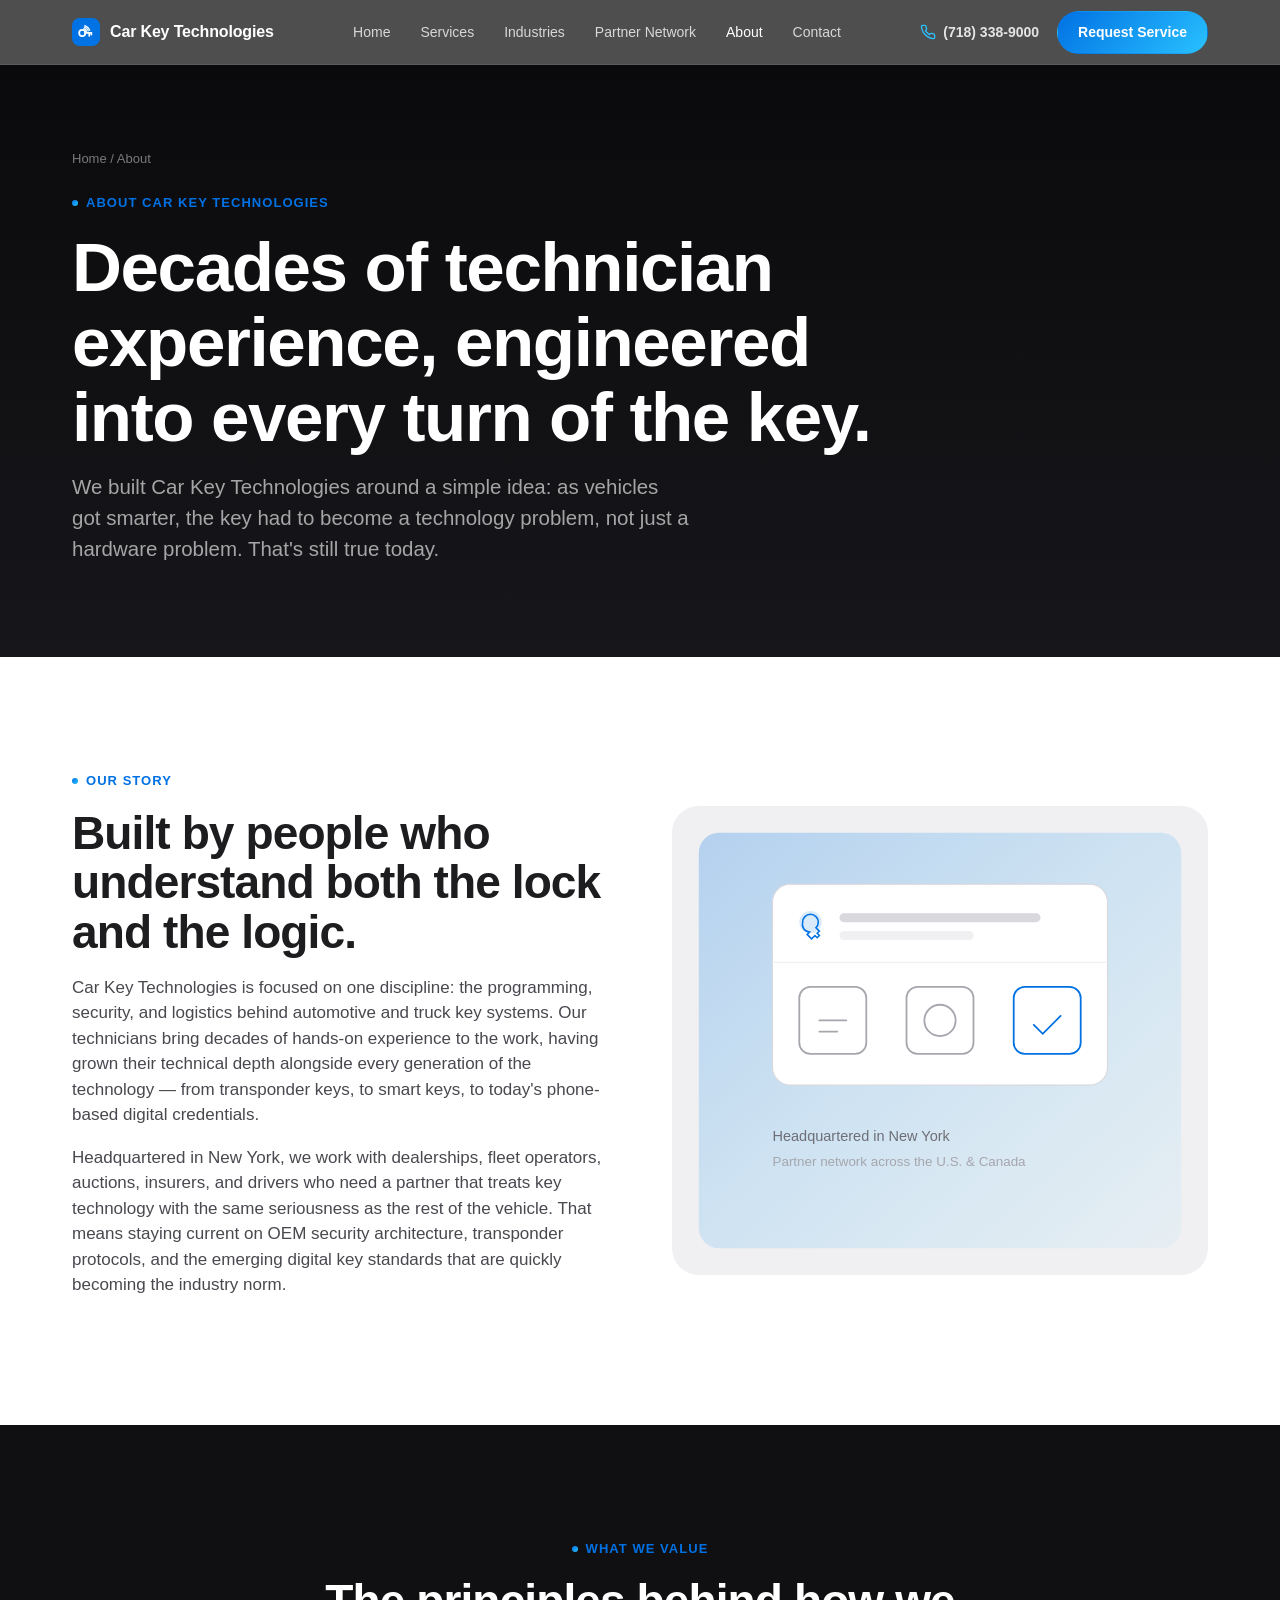
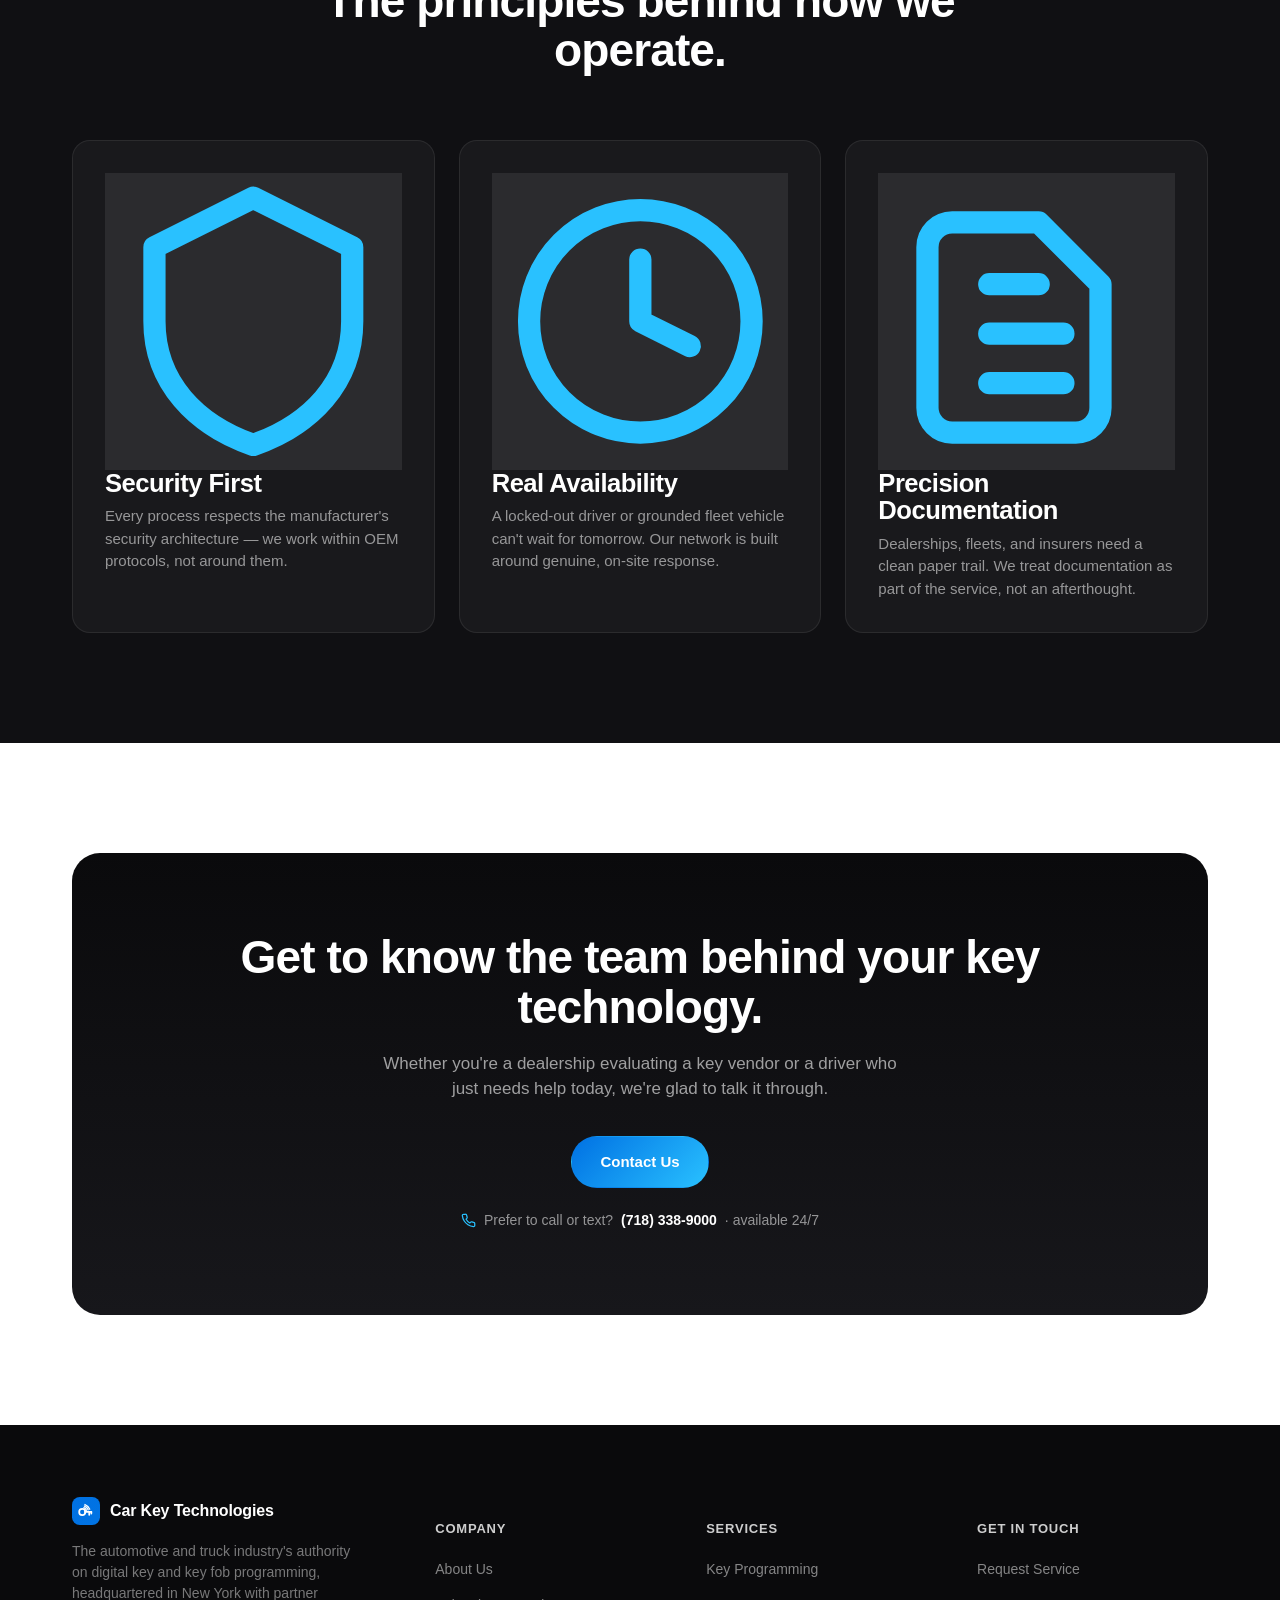
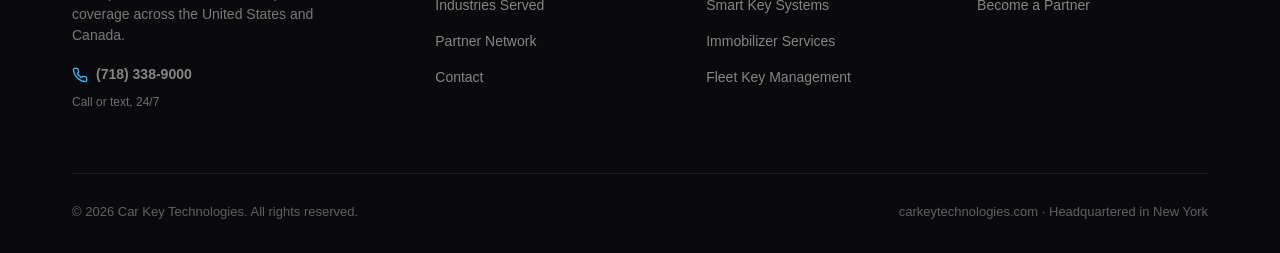
==== commit 8aaa502d: "Remove company-tenure/year claims; attribute decades of experience to technicians" ====
--- a/about.html
+++ b/about.html
@@ -4,7 +4,7 @@
 <meta charset="UTF-8">
 <meta name="viewport" content="width=device-width, initial-scale=1.0">
 <title>About Us | Car Key Technologies</title>
-<meta name="description" content="Car Key Technologies is a New York-headquartered leader in digital key and key fob programming for the auto and truck industry, with more than two decades of experience and a strategic partner network across the U.S. and Canada.">
+<meta name="description" content="Car Key Technologies is a New York-headquartered leader in digital key and key fob programming for the auto and truck industry, backed by technicians with decades of experience and a strategic partner network across the U.S. and Canada.">
 <link rel="icon" href="favicon.ico" sizes="any">
   <link rel="icon" type="image/png" sizes="32x32" href="favicon-32x32.png">
   <link rel="icon" type="image/png" sizes="16x16" href="favicon-16x16.png">
@@ -56,7 +56,7 @@
   <div class="wrap">
     <div class="breadcrumb"><a href="index.html">Home</a> / About</div>
     <div class="eyebrow">About Car Key Technologies</div>
-    <h1 style="max-width:820px;">Two decades of engineering trust into every turn of the key.</h1>
+    <h1 style="max-width:820px;">Decades of technician experience, engineered into every turn of the key.</h1>
     <p class="lede" style="margin-top:18px;">We built Car Key Technologies around a simple idea: as vehicles got smarter, the key had to become a technology problem, not just a hardware problem. That's still true today.</p>
   </div>
 </section>
@@ -66,7 +66,7 @@
     <div class="split-copy reveal">
       <div class="eyebrow">Our Story</div>
       <h2>Built by people who understand both the lock and the logic.</h2>
-      <p>For more than twenty years, Car Key Technologies has focused on one discipline: the programming, security, and logistics behind automotive and truck key systems. As transponder keys gave way to smart keys, and smart keys gave way to phone-based digital credentials, we grew our technical depth alongside every generation of the technology.</p>
+      <p>Car Key Technologies is focused on one discipline: the programming, security, and logistics behind automotive and truck key systems. Our technicians bring decades of hands-on experience to the work, having grown their technical depth alongside every generation of the technology &mdash; from transponder keys, to smart keys, to today's phone-based digital credentials.</p>
       <p>Headquartered in New York, we work with dealerships, fleet operators, auctions, insurers, and drivers who need a partner that treats key technology with the same seriousness as the rest of the vehicle. That means staying current on OEM security architecture, transponder protocols, and the emerging digital key standards that are quickly becoming the industry norm.</p>
     </div>
     <div class="split-art reveal">
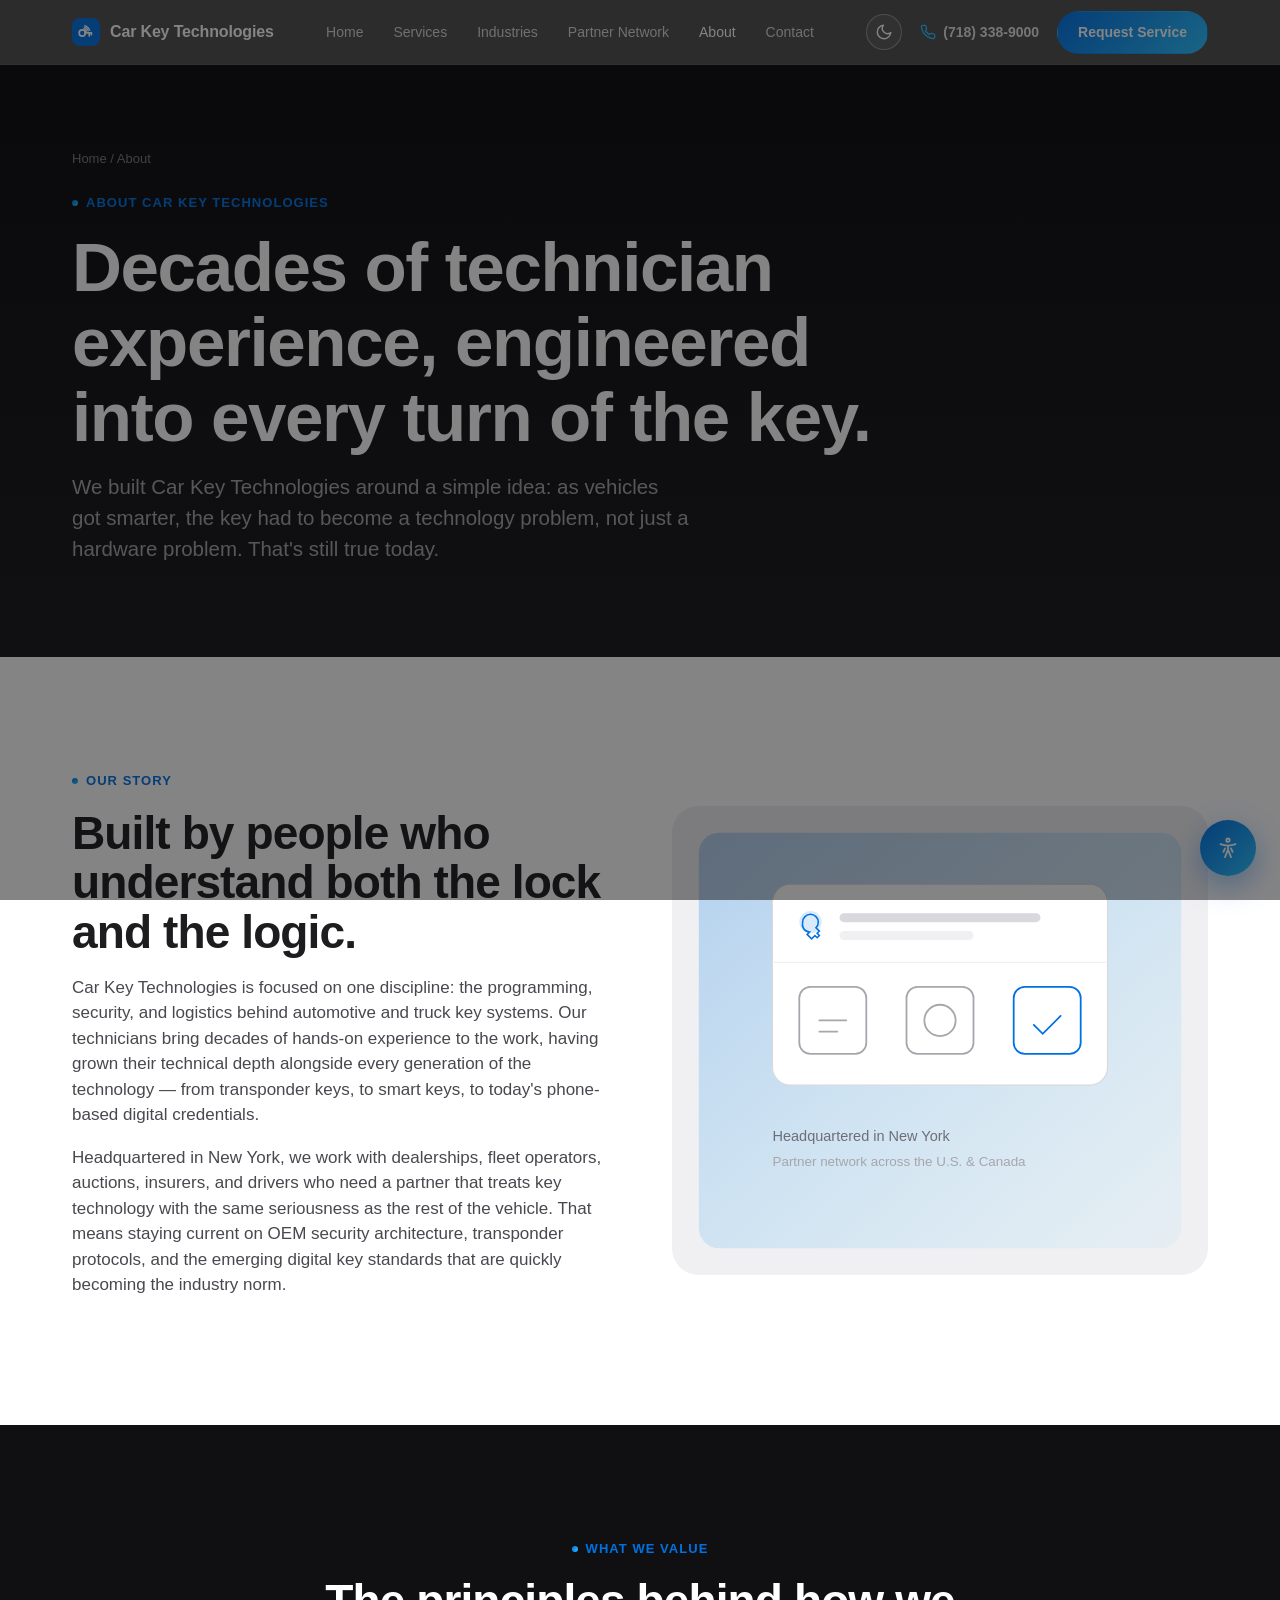
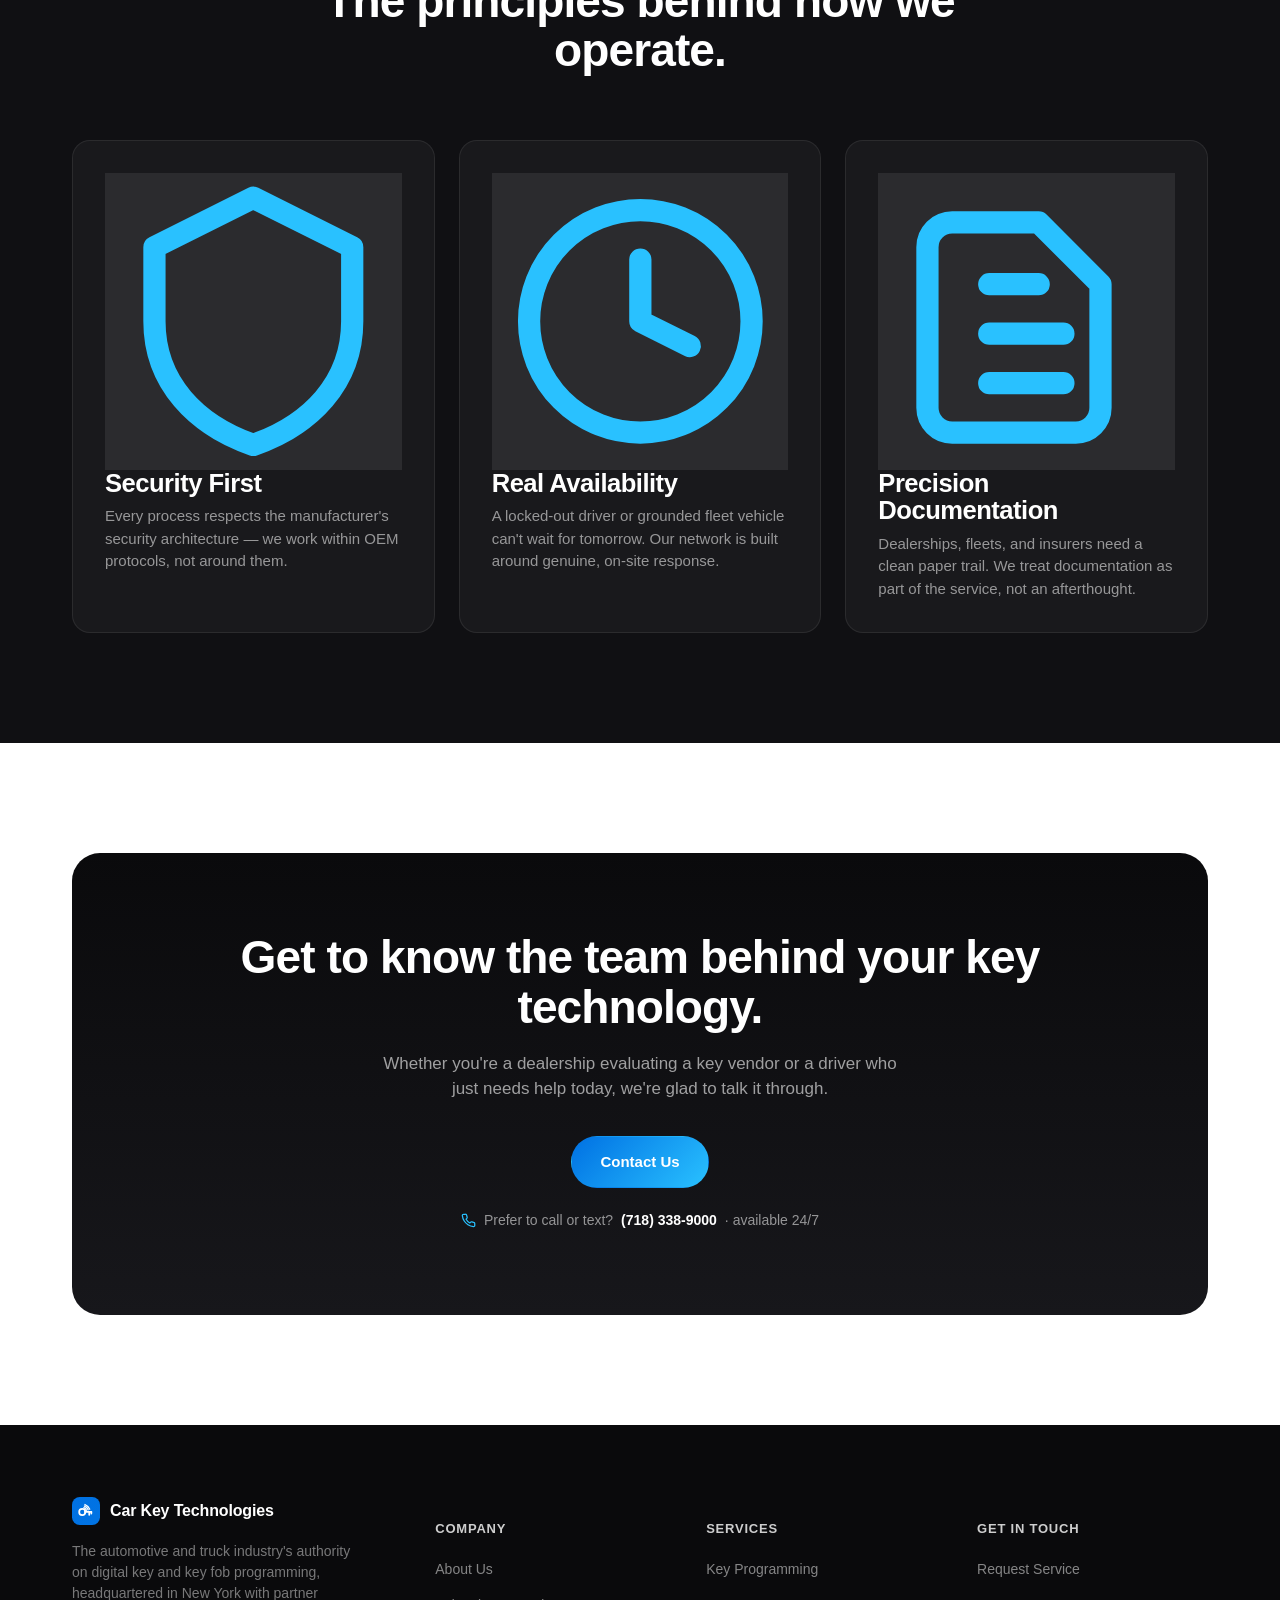
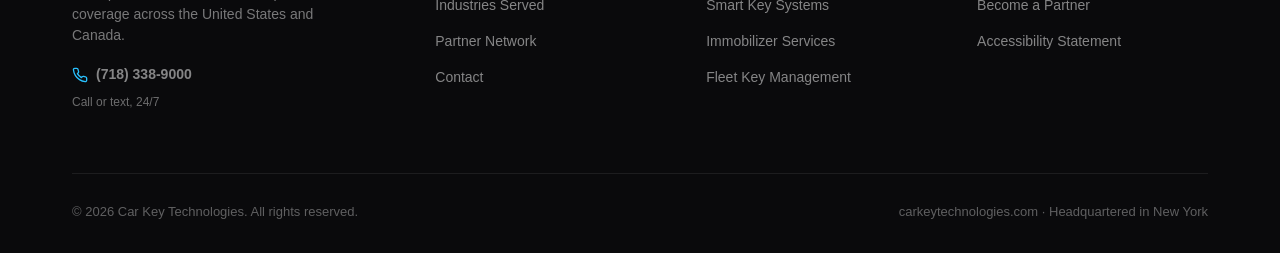
==== commit c76bf5d5: "Add WCAG 2.2 AA accessibility menu and light/dark theme toggle Adds a shared a11y.js/a11y.css access" ====
--- a/about.html
+++ b/about.html
@@ -6,207 +6,210 @@
 <title>About Us | Car Key Technologies</title>
 <meta name="description" content="Car Key Technologies is a New York-headquartered leader in digital key and key fob programming for the auto and truck industry, backed by technicians with decades of experience and a strategic partner network across the U.S. and Canada.">
 <link rel="icon" href="favicon.ico" sizes="any">
-  <link rel="icon" type="image/png" sizes="32x32" href="favicon-32x32.png">
-  <link rel="icon" type="image/png" sizes="16x16" href="favicon-16x16.png">
-  <link rel="apple-touch-icon" href="apple-touch-icon.png">
-  <link rel="stylesheet" href="styles.css">
+<link rel="icon" type="image/png" sizes="32x32" href="favicon-32x32.png">
+<link rel="icon" type="image/png" sizes="16x16" href="favicon-16x16.png">
+<link rel="apple-touch-icon" href="apple-touch-icon.png">
+<link rel="stylesheet" href="styles.css">
+<link rel="stylesheet" href="a11y.css">
 </head>
 <body>
 
 <header class="nav">
-  <div class="wrap">
-    <a href="index.html" class="brand">
-      <svg class="mark" viewBox="0 0 32 32" fill="none">
-        <rect width="32" height="32" rx="9" fill="url(#g0)"/>
+<div class="wrap">
+<a href="index.html" class="brand">
+<svg class="mark" viewBox="0 0 32 32" fill="none">
+<rect width="32" height="32" rx="9" fill="url(#g0)"/>
 <g fill="none" stroke="white" stroke-linecap="round" stroke-linejoin="round">
-  <circle cx="11.7" cy="17.1" r="3.5" stroke-width="2"/>
-  <path d="M14.7 17.1L22.1 17.1" stroke-width="2"/>
-  <path d="M19.7 17.1L19.7 20.3" stroke-width="2"/>
-  <path d="M22.1 17.1L22.1 18.9" stroke-width="2"/>
-  <path d="M13.6 12.1A5.3 5.3 0 0 1 16.7 15.3" stroke-width="1.5"/>
-  <path d="M14.2 10.3A7.2 7.2 0 0 1 18.5 14.6" stroke-width="1.5"/>
-  <path d="M14.8 8.6A9.1 9.1 0 0 1 20.3 14.0" stroke-width="1.5"/>
-</g>
-        <defs><linearGradient id="g0" x1="0" y1="0" x2="32" y2="32"><stop stop-color="#0071E3"/><stop offset="1" stop-color="#29C1FF"/></linearGradient></defs>
-      </svg>
-      Car Key Technologies
-    </a>
-    <nav class="nav-links">
-      <a href="index.html">Home</a>
-      <a href="services.html">Services</a>
-      <a href="industries.html">Industries</a>
-      <a href="partners.html">Partner Network</a>
-      <a href="about.html" class="active">About</a>
-      <a href="contact.html">Contact</a>
-    </nav>
-    <div class="nav-cta">
-      <a href="tel:+17183389000" class="nav-phone" aria-label="Call or text (718) 338-9000, available 24/7">
-        <svg viewBox="0 0 24 24" fill="none" stroke="currentColor" stroke-width="2" stroke-linecap="round" stroke-linejoin="round"><path d="M22 16.92v3a2 2 0 01-2.18 2 19.79 19.79 0 01-8.63-3.07 19.5 19.5 0 01-6-6 19.79 19.79 0 01-3.07-8.67A2 2 0 014.11 2h3a2 2 0 012 1.72c.127.96.361 1.903.7 2.81a2 2 0 01-.45 2.11L8.09 9.91a16 16 0 006 6l1.27-1.27a2 2 0 012.11-.45c.907.339 1.85.573 2.81.7A2 2 0 0122 16.92z"/></svg>
-        <span class="nav-phone-text">(718) 338-9000</span>
-      </a>
-      <a href="contact.html" class="btn btn-accent btn-sm">Request Service</a>
-      <button class="nav-toggle" aria-label="Menu">
-        <svg width="22" height="22" viewBox="0 0 24 24" fill="none" stroke="currentColor" stroke-width="2" stroke-linecap="round"><line x1="3" y1="6" x2="21" y2="6"/><line x1="3" y1="12" x2="21" y2="12"/><line x1="3" y1="18" x2="21" y2="18"/></svg>
-      </button>
-    </div>
-  </div>
+<circle cx="11.7" cy="17.1" r="3.5" stroke-width="2"/>
+<path d="M14.7 17.1L22.1 17.1" stroke-width="2"/>
+<path d="M19.7 17.1L19.7 20.3" stroke-width="2"/>
+<path d="M22.1 17.1L22.1 18.9" stroke-width="2"/>
+<path d="M13.6 12.1A5.3 5.3 0 0 1 16.7 15.3" stroke-width="1.5"/>
+<path d="M14.2 10.3A7.2 7.2 0 0 1 18.5 14.6" stroke-width="1.5"/>
+<path d="M14.8 8.6A9.1 9.1 0 0 1 20.3 14.0" stroke-width="1.5"/>
+</g>
+<defs><linearGradient id="g0" x1="0" y1="0" x2="32" y2="32"><stop stop-color="#0071E3"/><stop offset="1" stop-color="#29C1FF"/></linearGradient></defs>
+</svg>
+Car Key Technologies
+</a>
+<nav class="nav-links">
+<a href="index.html">Home</a>
+<a href="services.html">Services</a>
+<a href="industries.html">Industries</a>
+<a href="partners.html">Partner Network</a>
+<a href="about.html" class="active">About</a>
+<a href="contact.html">Contact</a>
+</nav>
+<div class="nav-cta">
+<a href="tel:+17183389000" class="nav-phone" aria-label="Call or text (718) 338-9000, available 24/7">
+<svg viewBox="0 0 24 24" fill="none" stroke="currentColor" stroke-width="2" stroke-linecap="round" stroke-linejoin="round"><path d="M22 16.92v3a2 2 0 01-2.18 2 19.79 19.79 0 01-8.63-3.07 19.5 19.5 0 01-6-6 19.79 19.79 0 01-3.07-8.67A2 2 0 014.11 2h3a2 2 0 012 1.72c.127.96.361 1.903.7 2.81a2 2 0 01-.45 2.11L8.09 9.91a16 16 0 006 6l1.27-1.27a2 2 0 012.11-.45c.907.339 1.85.573 2.81.7A2 2 0 0122 16.92z"/></svg>
+<span class="nav-phone-text">(718) 338-9000</span>
+</a>
+<a href="contact.html" class="btn btn-accent btn-sm">Request Service</a>
+<button class="nav-toggle" aria-label="Menu">
+<svg width="22" height="22" viewBox="0 0 24 24" fill="none" stroke="currentColor" stroke-width="2" stroke-linecap="round"><line x1="3" y1="6" x2="21" y2="6"/><line x1="3" y1="12" x2="21" y2="12"/><line x1="3" y1="18" x2="21" y2="18"/></svg>
+</button>
+</div>
+</div>
 </header>
 
 <section class="page-hero">
-  <div class="wrap">
-    <div class="breadcrumb"><a href="index.html">Home</a> / About</div>
-    <div class="eyebrow">About Car Key Technologies</div>
-    <h1 style="max-width:820px;">Decades of technician experience, engineered into every turn of the key.</h1>
-    <p class="lede" style="margin-top:18px;">We built Car Key Technologies around a simple idea: as vehicles got smarter, the key had to become a technology problem, not just a hardware problem. That's still true today.</p>
-  </div>
+<div class="wrap">
+<div class="breadcrumb"><a href="index.html">Home</a> / About</div>
+<div class="eyebrow">About Car Key Technologies</div>
+<h1 style="max-width:820px;">Decades of technician experience, engineered into every turn of the key.</h1>
+<p class="lede" style="margin-top:18px;">We built Car Key Technologies around a simple idea: as vehicles got smarter, the key had to become a technology problem, not just a hardware problem. That's still true today.</p>
+</div>
 </section>
 
 <section class="section">
-  <div class="wrap split">
-    <div class="split-copy reveal">
-      <div class="eyebrow">Our Story</div>
-      <h2>Built by people who understand both the lock and the logic.</h2>
-      <p>Car Key Technologies is focused on one discipline: the programming, security, and logistics behind automotive and truck key systems. Our technicians bring decades of hands-on experience to the work, having grown their technical depth alongside every generation of the technology &mdash; from transponder keys, to smart keys, to today's phone-based digital credentials.</p>
-      <p>Headquartered in New York, we work with dealerships, fleet operators, auctions, insurers, and drivers who need a partner that treats key technology with the same seriousness as the rest of the vehicle. That means staying current on OEM security architecture, transponder protocols, and the emerging digital key standards that are quickly becoming the industry norm.</p>
-    </div>
-    <div class="split-art reveal">
-      <svg viewBox="0 0 480 420" width="100%">
-        <defs>
-          <linearGradient id="aboutGlow" x1="0" y1="0" x2="1" y2="1">
-            <stop offset="0%" stop-color="#0071E3" stop-opacity="0.25"/>
-            <stop offset="100%" stop-color="#29C1FF" stop-opacity="0.05"/>
-          </linearGradient>
-        </defs>
-        <rect x="0" y="0" width="480" height="420" rx="24" fill="var(--gray-100)"/>
-        <rect x="24" y="24" width="432" height="372" rx="18" fill="url(#aboutGlow)"/>
-        <g transform="translate(90,70)">
-          <rect x="0" y="0" width="300" height="180" rx="16" fill="white" stroke="var(--gray-200)"/>
-          <circle cx="34" cy="34" r="10" fill="#0071E3" opacity="0.15"/>
-          <path d="M27 34a7 7 0 1114 0 7 7 0 01-2.1 5L42 42l-2 2 2 2-2 2-2-2-3 3-4-4 2.1-2.1A7 7 0 0127 34z" fill="none" stroke="#0071E3" stroke-width="1.4"/>
-          <rect x="60" y="26" width="180" height="8" rx="4" fill="var(--gray-200)"/>
-          <rect x="60" y="42" width="120" height="8" rx="4" fill="var(--gray-100)"/>
-          <line x1="0" y1="70" x2="300" y2="70" stroke="var(--gray-100)"/>
-          <g transform="translate(24,92)" stroke="var(--gray-300)" stroke-width="1.6" fill="none" stroke-linecap="round">
-            <rect x="0" y="0" width="60" height="60" rx="10"/>
-            <path d="M18 30h24M18 40h16"/>
-          </g>
-          <g transform="translate(120,92)" stroke="var(--gray-300)" stroke-width="1.6" fill="none" stroke-linecap="round">
-            <rect x="0" y="0" width="60" height="60" rx="10"/>
-            <circle cx="30" cy="30" r="14"/>
-          </g>
-          <g transform="translate(216,92)" stroke="#0071E3" stroke-width="1.6" fill="none" stroke-linecap="round">
-            <rect x="0" y="0" width="60" height="60" rx="10"/>
-            <path d="M18 34l8 8 16-16"/>
-          </g>
-        </g>
-        <text x="90" y="300" fill="var(--gray-500)" font-family="Arial" font-size="13">Headquartered in New York</text>
-        <text x="90" y="322" fill="var(--gray-300)" font-family="Arial" font-size="12">Partner network across the U.S. &amp; Canada</text>
-      </svg>
-    </div>
-  </div>
+<div class="wrap split">
+<div class="split-copy reveal">
+<div class="eyebrow">Our Story</div>
+<h2>Built by people who understand both the lock and the logic.</h2>
+<p>Car Key Technologies is focused on one discipline: the programming, security, and logistics behind automotive and truck key systems. Our technicians bring decades of hands-on experience to the work, having grown their technical depth alongside every generation of the technology &mdash; from transponder keys, to smart keys, to today's phone-based digital credentials.</p>
+<p>Headquartered in New York, we work with dealerships, fleet operators, auctions, insurers, and drivers who need a partner that treats key technology with the same seriousness as the rest of the vehicle. That means staying current on OEM security architecture, transponder protocols, and the emerging digital key standards that are quickly becoming the industry norm.</p>
+</div>
+<div class="split-art reveal">
+<svg viewBox="0 0 480 420" width="100%">
+<defs>
+<linearGradient id="aboutGlow" x1="0" y1="0" x2="1" y2="1">
+<stop offset="0%" stop-color="#0071E3" stop-opacity="0.25"/>
+<stop offset="100%" stop-color="#29C1FF" stop-opacity="0.05"/>
+</linearGradient>
+</defs>
+<rect x="0" y="0" width="480" height="420" rx="24" fill="var(--gray-100)"/>
+<rect x="24" y="24" width="432" height="372" rx="18" fill="url(#aboutGlow)"/>
+<g transform="translate(90,70)">
+<rect x="0" y="0" width="300" height="180" rx="16" fill="white" stroke="var(--gray-200)"/>
+<circle cx="34" cy="34" r="10" fill="#0071E3" opacity="0.15"/>
+<path d="M27 34a7 7 0 1114 0 7 7 0 01-2.1 5L42 42l-2 2 2 2-2 2-2-2-3 3-4-4 2.1-2.1A7 7 0 0127 34z" fill="none" stroke="#0071E3" stroke-width="1.4"/>
+<rect x="60" y="26" width="180" height="8" rx="4" fill="var(--gray-200)"/>
+<rect x="60" y="42" width="120" height="8" rx="4" fill="var(--gray-100)"/>
+<line x1="0" y1="70" x2="300" y2="70" stroke="var(--gray-100)"/>
+<g transform="translate(24,92)" stroke="var(--gray-300)" stroke-width="1.6" fill="none" stroke-linecap="round">
+<rect x="0" y="0" width="60" height="60" rx="10"/>
+<path d="M18 30h24M18 40h16"/>
+</g>
+<g transform="translate(120,92)" stroke="var(--gray-300)" stroke-width="1.6" fill="none" stroke-linecap="round">
+<rect x="0" y="0" width="60" height="60" rx="10"/>
+<circle cx="30" cy="30" r="14"/>
+</g>
+<g transform="translate(216,92)" stroke="#0071E3" stroke-width="1.6" fill="none" stroke-linecap="round">
+<rect x="0" y="0" width="60" height="60" rx="10"/>
+<path d="M18 34l8 8 16-16"/>
+</g>
+</g>
+<text x="90" y="300" fill="var(--gray-500)" font-family="Arial" font-size="13">Headquartered in New York</text>
+<text x="90" y="322" fill="var(--gray-300)" font-family="Arial" font-size="12">Partner network across the U.S. &amp; Canada</text>
+</svg>
+</div>
+</div>
 </section>
 
 <section class="section section-dark">
-  <div class="wrap">
-    <div class="section-head center reveal">
-      <div class="eyebrow">What We Value</div>
-      <h2>The principles behind how we operate.</h2>
-    </div>
-    <div class="grid grid-3 reveal">
-      <div class="card-dark">
-        <div class="icon"><svg viewBox="0 0 24 24" fill="none" stroke="currentColor" stroke-width="1.8" stroke-linecap="round" stroke-linejoin="round"><path d="M12 2l8 4v6c0 5-3.4 8.4-8 10-4.6-1.6-8-5-8-10V6l8-4z"/></svg></div>
-        <h3>Security First</h3>
-        <p>Every process respects the manufacturer's security architecture &mdash; we work within OEM protocols, not around them.</p>
-      </div>
-      <div class="card-dark">
-        <div class="icon"><svg viewBox="0 0 24 24" fill="none" stroke="currentColor" stroke-width="1.8" stroke-linecap="round" stroke-linejoin="round"><circle cx="12" cy="12" r="9"/><path d="M12 7v5l4 2"/></svg></div>
-        <h3>Real Availability</h3>
-        <p>A locked-out driver or grounded fleet vehicle can't wait for tomorrow. Our network is built around genuine, on-site response.</p>
-      </div>
-      <div class="card-dark">
-        <div class="icon"><svg viewBox="0 0 24 24" fill="none" stroke="currentColor" stroke-width="1.8" stroke-linecap="round" stroke-linejoin="round"><path d="M4 19V6a2 2 0 012-2h7l5 5v10a2 2 0 01-2 2H6a2 2 0 01-2-2z"/><path d="M9 9h4M9 13h6M9 17h6"/></svg></div>
-        <h3>Precision Documentation</h3>
-        <p>Dealerships, fleets, and insurers need a clean paper trail. We treat documentation as part of the service, not an afterthought.</p>
-      </div>
-    </div>
-  </div>
+<div class="wrap">
+<div class="section-head center reveal">
+<div class="eyebrow">What We Value</div>
+<h2>The principles behind how we operate.</h2>
+</div>
+<div class="grid grid-3 reveal">
+<div class="card-dark">
+<div class="icon"><svg viewBox="0 0 24 24" fill="none" stroke="currentColor" stroke-width="1.8" stroke-linecap="round" stroke-linejoin="round"><path d="M12 2l8 4v6c0 5-3.4 8.4-8 10-4.6-1.6-8-5-8-10V6l8-4z"/></svg></div>
+<h3>Security First</h3>
+<p>Every process respects the manufacturer's security architecture &mdash; we work within OEM protocols, not around them.</p>
+</div>
+<div class="card-dark">
+<div class="icon"><svg viewBox="0 0 24 24" fill="none" stroke="currentColor" stroke-width="1.8" stroke-linecap="round" stroke-linejoin="round"><circle cx="12" cy="12" r="9"/><path d="M12 7v5l4 2"/></svg></div>
+<h3>Real Availability</h3>
+<p>A locked-out driver or grounded fleet vehicle can't wait for tomorrow. Our network is built around genuine, on-site response.</p>
+</div>
+<div class="card-dark">
+<div class="icon"><svg viewBox="0 0 24 24" fill="none" stroke="currentColor" stroke-width="1.8" stroke-linecap="round" stroke-linejoin="round"><path d="M4 19V6a2 2 0 012-2h7l5 5v10a2 2 0 01-2 2H6a2 2 0 01-2-2z"/><path d="M9 9h4M9 13h6M9 17h6"/></svg></div>
+<h3>Precision Documentation</h3>
+<p>Dealerships, fleets, and insurers need a clean paper trail. We treat documentation as part of the service, not an afterthought.</p>
+</div>
+</div>
+</div>
 </section>
 
 <section class="section">
-  <div class="wrap">
-    <div class="cta-banner reveal">
-      <h2>Get to know the team behind your key technology.</h2>
-      <p>Whether you're a dealership evaluating a key vendor or a driver who just needs help today, we're glad to talk it through.</p>
-      <div class="btn-row">
-        <a href="contact.html" class="btn btn-accent">Contact Us</a>
-      </div>
-      <div class="cta-phone">
-        <svg viewBox="0 0 24 24" fill="none" stroke="currentColor" stroke-width="2" stroke-linecap="round" stroke-linejoin="round"><path d="M22 16.92v3a2 2 0 01-2.18 2 19.79 19.79 0 01-8.63-3.07 19.5 19.5 0 01-6-6 19.79 19.79 0 01-3.07-8.67A2 2 0 014.11 2h3a2 2 0 012 1.72c.127.96.361 1.903.7 2.81a2 2 0 01-.45 2.11L8.09 9.91a16 16 0 006 6l1.27-1.27a2 2 0 012.11-.45c.907.339 1.85.573 2.81.7A2 2 0 0122 16.92z"/></svg>
-        Prefer to call or text? <a href="tel:+17183389000">(718) 338-9000</a> &middot; available 24/7
-      </div>
-    </div>
-  </div>
+<div class="wrap">
+<div class="cta-banner reveal">
+<h2>Get to know the team behind your key technology.</h2>
+<p>Whether you're a dealership evaluating a key vendor or a driver who just needs help today, we're glad to talk it through.</p>
+<div class="btn-row">
+<a href="contact.html" class="btn btn-accent">Contact Us</a>
+</div>
+<div class="cta-phone">
+<svg viewBox="0 0 24 24" fill="none" stroke="currentColor" stroke-width="2" stroke-linecap="round" stroke-linejoin="round"><path d="M22 16.92v3a2 2 0 01-2.18 2 19.79 19.79 0 01-8.63-3.07 19.5 19.5 0 01-6-6 19.79 19.79 0 01-3.07-8.67A2 2 0 014.11 2h3a2 2 0 012 1.72c.127.96.361 1.903.7 2.81a2 2 0 01-.45 2.11L8.09 9.91a16 16 0 006 6l1.27-1.27a2 2 0 012.11-.45c.907.339 1.85.573 2.81.7A2 2 0 0122 16.92z"/></svg>
+Prefer to call or text? <a href="tel:+17183389000">(718) 338-9000</a> &middot; available 24/7
+</div>
+</div>
+</div>
 </section>
 
 <footer class="footer">
-  <div class="wrap">
-    <div class="footer-top">
-      <div class="footer-brand">
-        <div class="brand">
-          <svg class="mark" viewBox="0 0 32 32" fill="none">
-            <rect width="32" height="32" rx="9" fill="url(#gf)"/>
+<div class="wrap">
+<div class="footer-top">
+<div class="footer-brand">
+<div class="brand">
+<svg class="mark" viewBox="0 0 32 32" fill="none">
+<rect width="32" height="32" rx="9" fill="url(#gf)"/>
 <g fill="none" stroke="white" stroke-linecap="round" stroke-linejoin="round">
-  <circle cx="11.7" cy="17.1" r="3.5" stroke-width="2"/>
-  <path d="M14.7 17.1L22.1 17.1" stroke-width="2"/>
-  <path d="M19.7 17.1L19.7 20.3" stroke-width="2"/>
-  <path d="M22.1 17.1L22.1 18.9" stroke-width="2"/>
-  <path d="M13.6 12.1A5.3 5.3 0 0 1 16.7 15.3" stroke-width="1.5"/>
-  <path d="M14.2 10.3A7.2 7.2 0 0 1 18.5 14.6" stroke-width="1.5"/>
-  <path d="M14.8 8.6A9.1 9.1 0 0 1 20.3 14.0" stroke-width="1.5"/>
-</g>
-            <defs><linearGradient id="gf" x1="0" y1="0" x2="32" y2="32"><stop stop-color="#0071E3"/><stop offset="1" stop-color="#29C1FF"/></linearGradient></defs>
-          </svg>
-          Car Key Technologies
-        </div>
-        <p>The automotive and truck industry's authority on digital key and key fob programming, headquartered in New York with partner coverage across the United States and Canada.</p>
-        <p class="footer-phone">
-          <a href="tel:+17183389000"><svg viewBox="0 0 24 24" fill="none" stroke="currentColor" stroke-width="2" stroke-linecap="round" stroke-linejoin="round"><path d="M22 16.92v3a2 2 0 01-2.18 2 19.79 19.79 0 01-8.63-3.07 19.5 19.5 0 01-6-6 19.79 19.79 0 01-3.07-8.67A2 2 0 014.11 2h3a2 2 0 012 1.72c.127.96.361 1.903.7 2.81a2 2 0 01-.45 2.11L8.09 9.91a16 16 0 006 6l1.27-1.27a2 2 0 012.11-.45c.907.339 1.85.573 2.81.7A2 2 0 0122 16.92z"/></svg>(718) 338-9000</a>
-          <span>Call or text, 24/7</span>
-        </p>
-      </div>
-      <div>
-        <h5>Company</h5>
-        <ul>
-          <li><a href="about.html">About Us</a></li>
-          <li><a href="industries.html">Industries Served</a></li>
-          <li><a href="partners.html">Partner Network</a></li>
-          <li><a href="contact.html">Contact</a></li>
-        </ul>
-      </div>
-      <div>
-        <h5>Services</h5>
-        <ul>
-          <li><a href="services.html#programming">Key Programming</a></li>
-          <li><a href="services.html#smart-key">Smart Key Systems</a></li>
-          <li><a href="services.html#immobilizer">Immobilizer Services</a></li>
-          <li><a href="services.html#fleet">Fleet Key Management</a></li>
-        </ul>
-      </div>
-      <div>
-        <h5>Get In Touch</h5>
-        <ul>
-          <li><a href="contact.html">Request Service</a></li>
-          <li><a href="partners.html">Become a Partner</a></li>
-        </ul>
-      </div>
-    </div>
-    <div class="footer-bottom">
-      <span>&copy; <span data-year></span> Car Key Technologies. All rights reserved.</span>
-      <span>carkeytechnologies.com &middot; Headquartered in New York</span>
-    </div>
-  </div>
+<circle cx="11.7" cy="17.1" r="3.5" stroke-width="2"/>
+<path d="M14.7 17.1L22.1 17.1" stroke-width="2"/>
+<path d="M19.7 17.1L19.7 20.3" stroke-width="2"/>
+<path d="M22.1 17.1L22.1 18.9" stroke-width="2"/>
+<path d="M13.6 12.1A5.3 5.3 0 0 1 16.7 15.3" stroke-width="1.5"/>
+<path d="M14.2 10.3A7.2 7.2 0 0 1 18.5 14.6" stroke-width="1.5"/>
+<path d="M14.8 8.6A9.1 9.1 0 0 1 20.3 14.0" stroke-width="1.5"/>
+</g>
+<defs><linearGradient id="gf" x1="0" y1="0" x2="32" y2="32"><stop stop-color="#0071E3"/><stop offset="1" stop-color="#29C1FF"/></linearGradient></defs>
+</svg>
+Car Key Technologies
+</div>
+<p>The automotive and truck industry's authority on digital key and key fob programming, headquartered in New York with partner coverage across the United States and Canada.</p>
+<p class="footer-phone">
+<a href="tel:+17183389000"><svg viewBox="0 0 24 24" fill="none" stroke="currentColor" stroke-width="2" stroke-linecap="round" stroke-linejoin="round"><path d="M22 16.92v3a2 2 0 01-2.18 2 19.79 19.79 0 01-8.63-3.07 19.5 19.5 0 01-6-6 19.79 19.79 0 01-3.07-8.67A2 2 0 014.11 2h3a2 2 0 012 1.72c.127.96.361 1.903.7 2.81a2 2 0 01-.45 2.11L8.09 9.91a16 16 0 006 6l1.27-1.27a2 2 0 012.11-.45c.907.339 1.85.573 2.81.7A2 2 0 0122 16.92z"/></svg>(718) 338-9000</a>
+<span>Call or text, 24/7</span>
+</p>
+</div>
+<div>
+<h5>Company</h5>
+<ul>
+<li><a href="about.html">About Us</a></li>
+<li><a href="industries.html">Industries Served</a></li>
+<li><a href="partners.html">Partner Network</a></li>
+<li><a href="contact.html">Contact</a></li>
+</ul>
+</div>
+<div>
+<h5>Services</h5>
+<ul>
+<li><a href="services.html#programming">Key Programming</a></li>
+<li><a href="services.html#smart-key">Smart Key Systems</a></li>
+<li><a href="services.html#immobilizer">Immobilizer Services</a></li>
+<li><a href="services.html#fleet">Fleet Key Management</a></li>
+</ul>
+</div>
+<div>
+<h5>Get In Touch</h5>
+<ul>
+<li><a href="contact.html">Request Service</a></li>
+<li><a href="partners.html">Become a Partner</a></li>
+<li><a href="accessibility-statement.html">Accessibility Statement</a></li>
+</ul>
+</div>
+</div>
+<div class="footer-bottom">
+<span>&copy; <span data-year></span> Car Key Technologies. All rights reserved.</span>
+<span>carkeytechnologies.com &middot; Headquartered in New York</span>
+</div>
+</div>
 </footer>
 
 <script src="main.js"></script>
+<script src="a11y.js" defer></script>
 </body>
 </html>
--- a/a11y.css
+++ b/a11y.css
@@ -0,0 +1,260 @@
+/* ==========================================================================
+   Car Key Technologies — Accessibility widget, skip links, focus states,
+   and light/dark/high-contrast theme system.
+   Loaded after styles.css so these rules can override site tokens.
+   ========================================================================== */
+
+/* ---------- Dark theme: re-map the existing design tokens ----------
+   styles.css already reads color from CSS custom properties almost
+   everywhere, so re-defining the tokens re-themes the whole site
+   without touching every selector. The dark hero/nav/footer sections
+   use --black/--near-black directly and are intentionally left as-is
+   in both themes. */
+:root[data-theme="dark"] {
+  --white: #17171b;
+  --off-white: #1c1c21;
+  --ink: #f2f2f4;
+  --gray-900: #e7e7ea;
+  --gray-700: #c6c6cc;
+  --gray-500: #9d9da5;
+  --gray-300: #6d6d75;
+  --gray-200: #3a3a40;
+  --gray-100: #232327;
+}
+:root[data-theme="dark"] .category-nav { background: rgba(18, 18, 21, 0.88); }
+:root[data-theme="dark"] .form-success { background: #0f2417; border-color: #1f4a2c; color: #7cd992; }
+
+/* ---------- High-contrast mode (WCAG AA/AAA target): black / white / yellow ---------- */
+html.a11y-contrast-high {
+  --black: #000000;
+  --near-black: #000000;
+  --ink: #ffffff;
+  --white: #000000;
+  --off-white: #000000;
+  --gray-900: #ffffff;
+  --gray-700: #f2f2f2;
+  --gray-500: #e2e2e2;
+  --gray-300: #cfcfcf;
+  --gray-200: #555555;
+  --gray-100: #1a1a1a;
+  --blue: #66b3ff;
+  --blue-dark: #3388ff;
+  --cyan: #7fe6ff;
+  --gradient-brand: #1a73e8;
+  --gradient-dark: #000000;
+  --shadow-soft: none;
+  --shadow-card: none;
+}
+html.a11y-contrast-high * { text-shadow: none !important; box-shadow: none !important; }
+html.a11y-contrast-high body { background: #000 !important; }
+html.a11y-contrast-high a { color: #ffd400 !important; text-decoration: underline !important; }
+html.a11y-contrast-high .btn { border: 2px solid #fff !important; }
+html.a11y-contrast-high .card,
+html.a11y-contrast-high .card-dark,
+html.a11y-contrast-high .form-card { border: 2px solid #fff !important; }
+
+/* ---------- Baseline WCAG fixes (always on, not gated by the menu) ---------- */
+.section p a, .lede a, .card p a, .card-dark p a, .form-note a, .about-copy p a {
+  text-decoration: underline;
+  text-underline-offset: 2px;
+}
+
+/* Visible focus indicator for every interactive element, at all times */
+a:focus-visible, button:focus-visible, input:focus-visible, select:focus-visible,
+textarea:focus-visible, [tabindex]:focus-visible {
+  outline: 3px solid #0071e3;
+  outline-offset: 2px;
+  border-radius: 4px;
+}
+html[data-theme="dark"] a:focus-visible, html[data-theme="dark"] button:focus-visible,
+html[data-theme="dark"] input:focus-visible, html[data-theme="dark"] select:focus-visible,
+html[data-theme="dark"] textarea:focus-visible, html[data-theme="dark"] [tabindex]:focus-visible {
+  outline-color: #29c1ff;
+}
+
+/* ---------- Skip links ---------- */
+#a11y-skip-links { position: relative; z-index: 10000; }
+.a11y-skip-link {
+  position: absolute;
+  left: 12px;
+  top: -60px;
+  background: #0071e3;
+  color: #fff !important;
+  padding: 12px 18px;
+  border-radius: 8px;
+  font-weight: 700;
+  font-size: 14px;
+  text-decoration: none !important;
+  transition: top 0.15s ease;
+  z-index: 10000;
+}
+.a11y-skip-link:nth-of-type(2) { left: 220px; }
+.a11y-skip-link:nth-of-type(3) { left: 420px; }
+.a11y-skip-link:focus { top: 12px; outline: 3px solid #fff; outline-offset: 2px; }
+
+/* ---------- Quick theme toggle (mounted into .nav-cta) ---------- */
+.a11y-theme-toggle {
+  display: inline-flex;
+  align-items: center;
+  justify-content: center;
+  width: 36px;
+  height: 36px;
+  border-radius: 999px;
+  border: 1px solid rgba(255, 255, 255, 0.35);
+  background: rgba(255, 255, 255, 0.06);
+  color: #fff;
+  cursor: pointer;
+  transition: background 0.2s ease, color 0.2s ease;
+  flex-shrink: 0;
+}
+.a11y-theme-toggle:hover { background: rgba(255, 255, 255, 0.16); }
+.a11y-theme-toggle-standalone { position: absolute; top: 14px; right: 32px; z-index: 50; }
+
+/* ---------- Floating accessibility launcher ---------- */
+.a11y-launcher {
+  position: fixed;
+  right: 24px;
+  bottom: 24px;
+  z-index: 9998;
+  display: flex;
+  align-items: center;
+  gap: 8px;
+  width: 56px;
+  height: 56px;
+  padding: 0;
+  border: none;
+  border-radius: 999px;
+  background: linear-gradient(135deg, #0071e3 0%, #29c1ff 100%);
+  color: #fff;
+  box-shadow: 0 10px 30px rgba(0, 113, 227, 0.4);
+  cursor: pointer;
+  justify-content: center;
+}
+.a11y-launcher:hover { transform: translateY(-2px); }
+.a11y-launcher-label {
+  position: absolute;
+  width: 1px; height: 1px; overflow: hidden;
+  clip: rect(0 0 0 0); white-space: nowrap;
+}
+@media (max-width: 640px) {
+  .a11y-launcher { left: 50%; right: auto; transform: translateX(-50%); bottom: 18px; }
+  .a11y-launcher:hover { transform: translateX(-50%) translateY(-2px); }
+}
+
+/* ---------- Overlay + dialog panel ---------- */
+.a11y-overlay {
+  position: fixed; inset: 0;
+  background: rgba(10, 10, 12, 0.5);
+  z-index: 9999;
+}
+.a11y-dialog {
+  position: fixed;
+  right: 24px;
+  bottom: 92px;
+  z-index: 10000;
+  width: min(380px, calc(100vw - 32px));
+  max-height: min(720px, calc(100vh - 120px));
+  overflow-y: auto;
+  background: var(--white);
+  color: var(--ink);
+  border-radius: 20px;
+  box-shadow: 0 24px 70px rgba(0, 0, 0, 0.35);
+  border: 1px solid var(--gray-100);
+}
+@media (max-width: 640px) {
+  .a11y-dialog { left: 16px; right: 16px; bottom: 84px; width: auto; }
+}
+.a11y-dialog-header {
+  display: flex; align-items: center; justify-content: space-between;
+  padding: 18px 20px; border-bottom: 1px solid var(--gray-100);
+  position: sticky; top: 0; background: var(--white);
+}
+.a11y-dialog-header h2 { font-size: 17px; margin: 0; }
+.a11y-close {
+  border: none; background: var(--gray-100); color: var(--ink);
+  width: 32px; height: 32px; border-radius: 999px; font-size: 20px;
+  line-height: 1; cursor: pointer;
+}
+.a11y-dialog-body { padding: 18px 20px 24px; }
+.a11y-group { margin-bottom: 22px; }
+.a11y-group h3 { font-size: 13px; text-transform: uppercase; letter-spacing: 0.04em; color: var(--gray-500); margin: 0 0 10px; }
+.a11y-row { display: flex; align-items: center; gap: 10px; flex-wrap: wrap; }
+.a11y-btn {
+  border: 1px solid var(--gray-200); background: var(--off-white); color: var(--ink);
+  border-radius: 8px; padding: 8px 12px; font-size: 14px; font-weight: 600; cursor: pointer;
+}
+.a11y-btn:hover { border-color: var(--blue); }
+.a11y-btn-text { font-weight: 500; }
+.a11y-btn-reset { width: 100%; justify-content: center; display: flex; }
+.a11y-value { min-width: 52px; text-align: center; font-weight: 700; }
+.a11y-radio, .a11y-checkbox {
+  display: flex; align-items: center; gap: 8px; font-size: 14px;
+  padding: 8px 10px; border-radius: 8px; border: 1px solid var(--gray-100); cursor: pointer;
+}
+.a11y-checkbox { margin-bottom: 8px; }
+.a11y-note { font-size: 12px; color: var(--gray-500); margin: 6px 0 0; }
+.a11y-disclaimer { border-top: 1px solid var(--gray-100); padding-top: 14px; margin-top: 4px; }
+.a11y-disclaimer a { color: var(--blue); text-decoration: underline; }
+.a11y-actions { margin-top: 4px; }
+
+/* ---------- Text size / line spacing tokens ---------- */
+html.a11y-text-110 body { font-size: 1.1em; }
+html.a11y-text-125 body { font-size: 1.25em; }
+html.a11y-text-150 body { font-size: 1.5em; }
+html.a11y-text-175 body { font-size: 1.75em; }
+html.a11y-text-200 body { font-size: 2em; }
+
+html.a11y-line-plus20 body { line-height: 1.8; }
+html.a11y-line-plus40 body { line-height: 2.1; }
+html.a11y-line-plus20 p, html.a11y-line-plus40 p { line-height: inherit; }
+
+/* ---------- Highlight links ---------- */
+html.a11y-highlight-links a:not(.btn):not(.nav-toggle) {
+  background: rgba(255, 214, 0, 0.35);
+  padding: 0 2px;
+  border-radius: 3px;
+}
+
+/* ---------- Dyslexia-friendly font ---------- */
+html.a11y-dyslexia-font body,
+html.a11y-dyslexia-font input,
+html.a11y-dyslexia-font select,
+html.a11y-dyslexia-font textarea {
+  font-family: 'Atkinson Hyperlegible', -apple-system, BlinkMacSystemFont, Arial, sans-serif !important;
+}
+
+/* ---------- Reading guide ---------- */
+#a11y-reading-guide-bar {
+  position: fixed;
+  left: 0; right: 0;
+  height: 44px;
+  background: rgba(255, 214, 0, 0.22);
+  border-top: 2px solid rgba(255, 180, 0, 0.85);
+  border-bottom: 2px solid rgba(255, 180, 0, 0.85);
+  pointer-events: none;
+  z-index: 9997;
+}
+
+/* ---------- Big cursor ---------- */
+html.a11y-big-cursor, html.a11y-big-cursor * {
+  cursor: url('data:image/svg+xml;utf8,<svg xmlns="http://www.w3.org/2000/svg" width="48" height="48" viewBox="0 0 24 24"><path d="M4 2l14 8-6 2 4 7-3 1.6-4-7-4.5 4.4z" fill="black" stroke="white" stroke-width="1.2"/></svg>') 4 4, auto !important;
+}
+
+/* ---------- Enhanced always-visible focus ring ---------- */
+html.a11y-focus-ring a:focus, html.a11y-focus-ring button:focus,
+html.a11y-focus-ring input:focus, html.a11y-focus-ring select:focus,
+html.a11y-focus-ring textarea:focus, html.a11y-focus-ring [tabindex]:focus {
+  outline: 4px solid #ffd400 !important;
+  outline-offset: 3px !important;
+}
+
+/* ---------- Reduce motion ---------- */
+html.a11y-reduce-motion *,
+html.a11y-reduce-motion *::before,
+html.a11y-reduce-motion *::after {
+  animation-duration: 0.001ms !important;
+  animation-iteration-count: 1 !important;
+  transition-duration: 0.001ms !important;
+  scroll-behavior: auto !important;
+}
+html.a11y-reduce-motion .reveal { opacity: 1 !important; transform: none !important; }
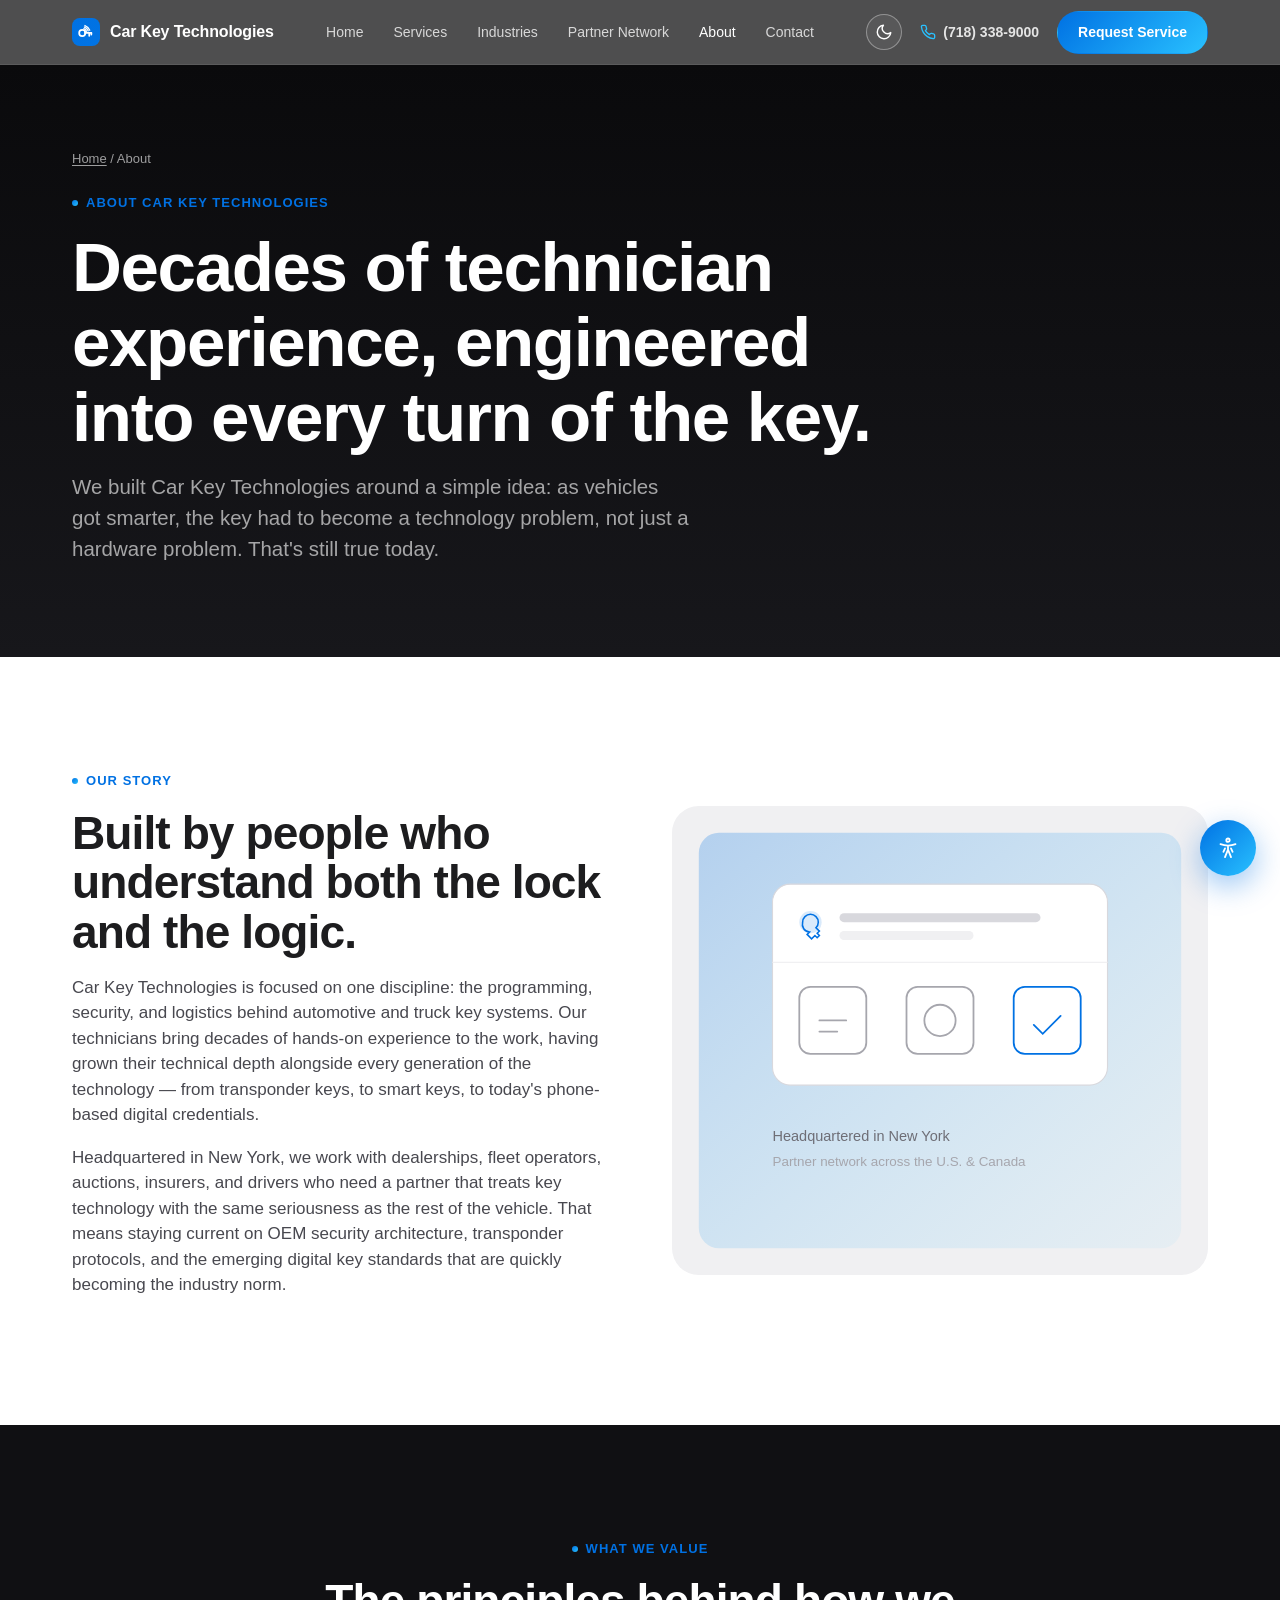
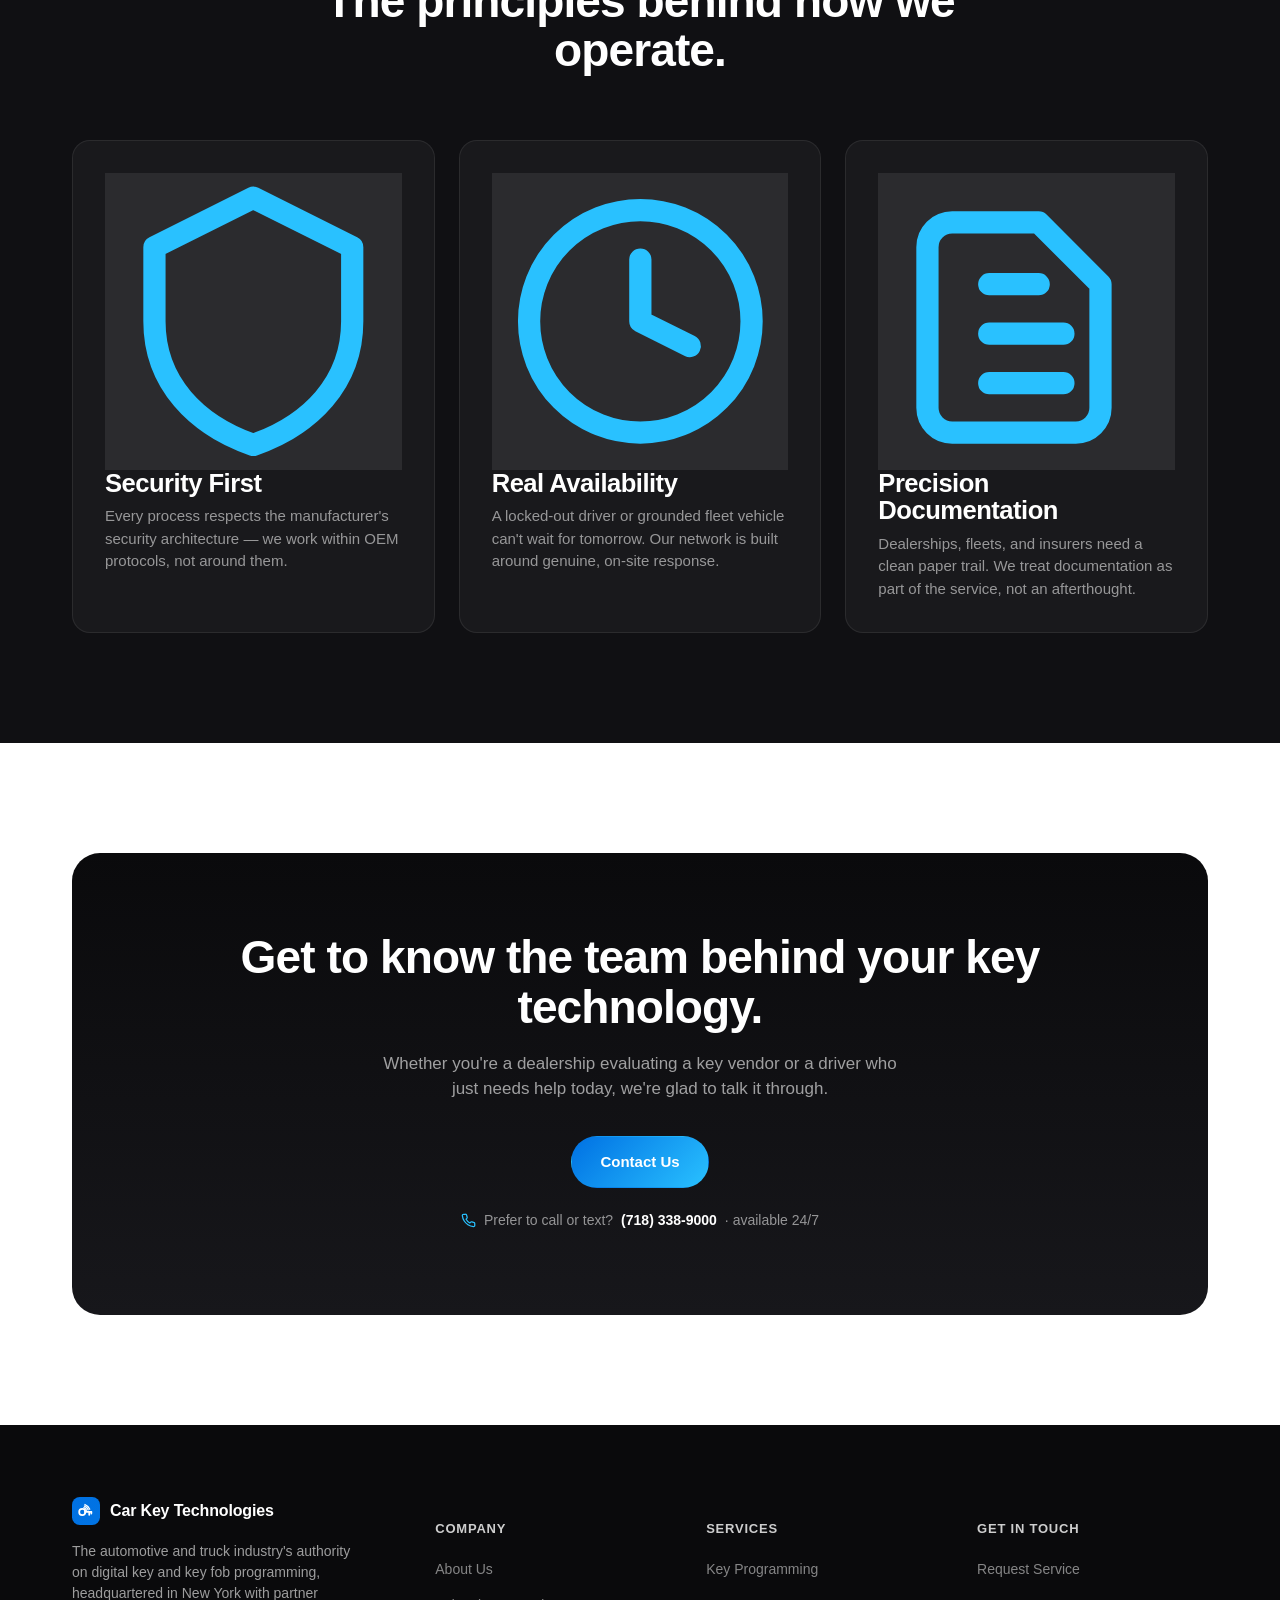
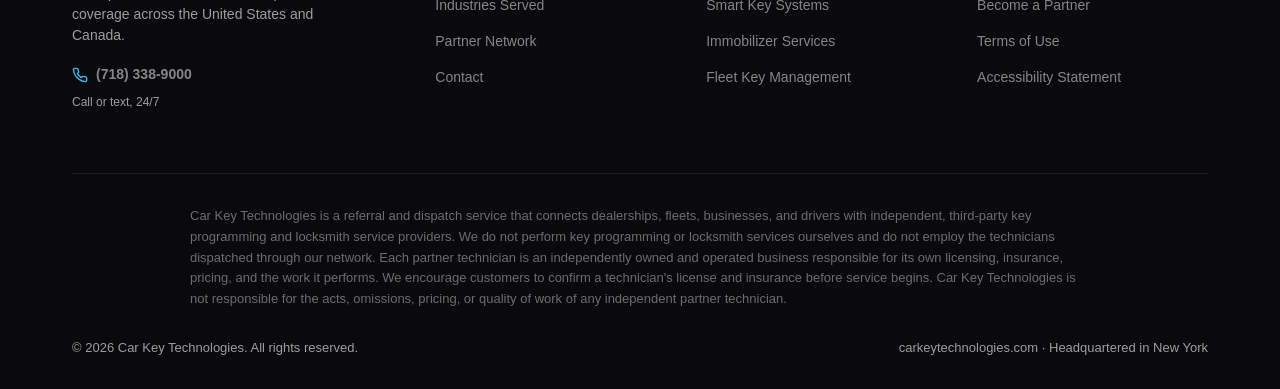
==== commit d8fa44a4: "Add referral-service disclosure and Terms of Use link to about.htmlUpdate about.html with Terms of U" ====
--- a/about.html
+++ b/about.html
@@ -198,10 +198,12 @@
 <ul>
 <li><a href="contact.html">Request Service</a></li>
 <li><a href="partners.html">Become a Partner</a></li>
+<li><a href="terms.html">Terms of Use</a></li>
 <li><a href="accessibility-statement.html">Accessibility Statement</a></li>
 </ul>
 </div>
 </div>
+<p style="max-width:900px;margin:32px auto 0;font-size:13px;line-height:1.6;color:rgba(255,255,255,0.4);">Car Key Technologies is a referral and dispatch service that connects dealerships, fleets, businesses, and drivers with independent, third-party key programming and locksmith service providers. We do not perform key programming or locksmith services ourselves and do not employ the technicians dispatched through our network. Each partner technician is an independently owned and operated business responsible for its own licensing, insurance, pricing, and the work it performs. We encourage customers to confirm a technician's license and insurance before service begins. Car Key Technologies is not responsible for the acts, omissions, pricing, or quality of work of any independent partner technician.</p>
 <div class="footer-bottom">
 <span>&copy; <span data-year></span> Car Key Technologies. All rights reserved.</span>
 <span>carkeytechnologies.com &middot; Headquartered in New York</span>
--- a/a11y.css
+++ b/a11y.css
@@ -24,26 +24,87 @@
 :root[data-theme="dark"] .category-nav { background: rgba(18, 18, 21, 0.88); }
 :root[data-theme="dark"] .form-success { background: #0f2417; border-color: #1f4a2c; color: #7cd992; }
 
-/* ---------- High-contrast mode (WCAG AA/AAA target): black / white / yellow ---------- */
+/* ---------- Fix: sections that are permanently dark regardless of theme ----------
+   .nav, .hero, .page-hero, .footer, .cta-banner, .section-dark, .card-dark, and the
+   ghost/accent/gradient buttons all get their background from --black/--near-black/
+   --gradient-dark/--gradient-brand or a hardcoded rgba(), none of which change with
+   the theme. Their text, however, was styled with var(--white)/var(--ink) in
+   styles.css, which DOES change with the theme (and with high-contrast mode, since
+   that also sets data-theme="dark" — see a11y.js applyTheme()). Left alone, dark
+   mode remaps --white to a near-black surface color, turning this fixed-white text
+   into near-invisible near-black-on-black. Pin it back to real white here instead
+   of remapping the shared token, since the token is also legitimately used for
+   backgrounds elsewhere on the same page. */
+:root[data-theme="dark"] .brand,
+:root[data-theme="dark"] .nav-links a:hover,
+:root[data-theme="dark"] .nav-links a.active,
+:root[data-theme="dark"] .nav-toggle,
+:root[data-theme="dark"] .hero,
+:root[data-theme="dark"] .hero h1,
+:root[data-theme="dark"] .hero-stats .stat b,
+:root[data-theme="dark"] .btn-ghost,
+:root[data-theme="dark"] .page-hero,
+:root[data-theme="dark"] .page-hero h1,
+:root[data-theme="dark"] .phone-callout a,
+:root[data-theme="dark"] .section-dark h2,
+:root[data-theme="dark"] .section-dark h3,
+:root[data-theme="dark"] .card-dark h3,
+:root[data-theme="dark"] .stat-bar .stat b,
+:root[data-theme="dark"] .cta-banner,
+:root[data-theme="dark"] .cta-banner h2,
+:root[data-theme="dark"] .cta-phone a,
+:root[data-theme="dark"] .footer-phone a,
+:root[data-theme="dark"] .footer a:hover,
+:root[data-theme="dark"] .btn-accent,
+:root[data-theme="dark"] .step::before {
+  color: #ffffff;
+}
+:root[data-theme="dark"] .phone-callout .icon-circle svg {
+  stroke: #ffffff;
+}
+
+/* Fix: .eyebrow and .link-arrow use var(--blue), which the dark-theme remap above does
+   NOT touch (it stays the light-theme value, #0071e3). Left alone, that text sits on
+   the now-dark surfaces at ~3.6:1 (verified live via axe-core: link-arrow measured
+   3.61:1 against #1c1c21). Swap to the existing --cyan accent already used elsewhere
+   on dark surfaces (nav/footer/cta phone icons), which clears contrast comfortably.
+   Scoped to exclude high-contrast mode: that theme already sets its own --blue
+   (#66b3ff), independently verified passing, and this selector's higher specificity
+   would otherwise silently override that already-correct value. */
+:root[data-theme="dark"]:not(.a11y-contrast-high) .eyebrow,
+:root[data-theme="dark"]:not(.a11y-contrast-high) .link-arrow {
+  color: #29c1ff;
+}
+
+/* ---------- High-contrast mode (WCAG AA/AAA target): black / white / yellow ----------
+   !important on every token here is required, not decorative: html.a11y-contrast-high
+   (0 IDs, 1 class, 1 type) is LESS specific than the dark-theme remap block above,
+   :root[data-theme="dark"] (0 IDs, 2 "class-level" selectors, 0 type) — a pseudo-class
+   plus an attribute selector together outweigh a class plus a type selector. Since
+   high-contrast mode also sets data-theme="dark" (see a11y.js applyTheme()), both
+   blocks match simultaneously on every element, and without !important the dark-theme
+   values for --white/--off-white/--ink/--gray-900…--gray-100 silently win over the
+   high-contrast values for those same tokens — e.g. .btn-primary's "black-on-white"
+   text/background collapsed to near-white-on-near-white (a real, live-verified bug). */
 html.a11y-contrast-high {
-  --black: #000000;
-  --near-black: #000000;
-  --ink: #ffffff;
-  --white: #000000;
-  --off-white: #000000;
-  --gray-900: #ffffff;
-  --gray-700: #f2f2f2;
-  --gray-500: #e2e2e2;
-  --gray-300: #cfcfcf;
-  --gray-200: #555555;
-  --gray-100: #1a1a1a;
-  --blue: #66b3ff;
-  --blue-dark: #3388ff;
-  --cyan: #7fe6ff;
-  --gradient-brand: #1a73e8;
-  --gradient-dark: #000000;
-  --shadow-soft: none;
-  --shadow-card: none;
+  --black: #000000 !important;
+  --near-black: #000000 !important;
+  --ink: #ffffff !important;
+  --white: #000000 !important;
+  --off-white: #000000 !important;
+  --gray-900: #ffffff !important;
+  --gray-700: #f2f2f2 !important;
+  --gray-500: #e2e2e2 !important;
+  --gray-300: #cfcfcf !important;
+  --gray-200: #555555 !important;
+  --gray-100: #1a1a1a !important;
+  --blue: #66b3ff !important;
+  --blue-dark: #3388ff !important;
+  --cyan: #7fe6ff !important;
+  --gradient-brand: #1a73e8 !important;
+  --gradient-dark: #000000 !important;
+  --shadow-soft: none !important;
+  --shadow-card: none !important;
 }
 html.a11y-contrast-high * { text-shadow: none !important; box-shadow: none !important; }
 html.a11y-contrast-high body { background: #000 !important; }
@@ -52,9 +113,74 @@
 html.a11y-contrast-high .card,
 html.a11y-contrast-high .card-dark,
 html.a11y-contrast-high .form-card { border: 2px solid #fff !important; }
+/* Fix: .btn-accent is a <a> link, so the blanket "a" rule above forces its text to
+   yellow (#ffd400). Its background comes from --gradient-brand, which in this mode
+   resolves to a solid blue (#1a73e8) rather than black — yellow-on-blue measures
+   3.15:1, well under the 4.5:1 minimum (verified live via axe-core). Force the
+   background to black here too, matching every other high-contrast button, which
+   restores the theme's yellow-on-black contrast (14.67:1). */
+html.a11y-contrast-high .btn-accent { background: #000000 !important; }
+/* Fix: .btn-primary is also a <a> link, so the same blanket rule forces its text
+   yellow — but its background is var(--ink), which resolves to WHITE in this mode
+   (by design: it's the theme's one light/inverted button). Yellow-on-white measures
+   1.43:1, effectively invisible. NOTE: axe-core did not flag this — it silently
+   skips color-contrast checks on :visited links (a documented browser-privacy
+   limitation), and this link (href="partners.html") had been visited during
+   testing. Found only by manually computing contrast on every button-styled link,
+   bypassing that blind spot. Restore the button's intended black text. */
+html.a11y-contrast-high .btn-primary { color: #000000 !important; }
+/* Fix: the skip links ("Skip to main content" etc.) have their own hardcoded
+   background (#0071e3, the brand blue — not a themed token, same in every mode) and
+   their own "color: #fff !important". The blanket high-contrast link rule above
+   still wins on specificity (html.a11y-contrast-high a beats .a11y-skip-link alone),
+   repainting that text yellow — yellow-on-blue at 14px bold measures 3.28:1, under
+   the 4.5:1 small-text minimum. Found by manually computing contrast for every
+   link/button on the page (axe-core wouldn't have flagged this one either: skip
+   links are only reachable/visible via keyboard focus, which most contrast tooling,
+   including axe-core's automated color-contrast rule, does not simulate). Give them
+   a black background in high-contrast mode instead, matching the theme's other
+   buttons (yellow-on-black, 14.67:1). */
+html.a11y-contrast-high .a11y-skip-link { background: #000000 !important; }
+
+/* Fix: services.html's CTA banner has a stray inline style="background:var(--ink)"
+   baked into its markup (a pre-existing authoring mistake, unrelated to any theme
+   code — confirmed absent from every other page's CTA banner). --ink is a TEXT color
+   token, not a background one; in light theme it happens to be a dark charcoal that
+   coincidentally still looks like a plausible dark banner background, but in
+   dark/high-contrast themes --ink is remapped for text-on-dark-surface use (light
+   colors), so this one banner silently turns white/near-white instead of dark —
+   breaking its own white heading/button text (as low as 1.43:1, confirmed live).
+   Inline styles beat non-!important stylesheet rules regardless of selector
+   specificity, so !important is required here to win back the class's intended
+   background on this one instance (a no-op everywhere else, since it matches what
+   the class already renders). */
+.cta-banner { background: var(--gradient-dark) !important; }
 
 /* ---------- Baseline WCAG fixes (always on, not gated by the menu) ---------- */
 .section p a, .lede a, .card p a, .card-dark p a, .form-note a, .about-copy p a {
+  text-decoration: underline;
+  text-underline-offset: 2px;
+}
+
+/* Fix: de-emphasized footer/breadcrumb text set with a low white-opacity (0.35–0.45)
+   against the site's permanently-dark --black background (#0a0a0c) — present on every
+   page, regardless of theme, since the footer never changes with the theme toggle.
+   Verified live via axe-core (color-contrast, serious) at 3.15–4.48:1; 0.6 clears
+   4.5:1 with margin (7.30:1) and matches the opacity already used for de-emphasized
+   text elsewhere on dark surfaces in this codebase (.cta-banner p, .section-dark p). */
+.footer-brand p,
+.footer-phone span,
+.footer-bottom,
+.breadcrumb {
+  color: rgba(255, 255, 255, 0.6);
+}
+
+/* Fix: the breadcrumb's "Home" link has no visual distinction (same color, no
+   underline, same weight) from the surrounding "/ Page Name" text, so a sighted
+   mouse user can't tell it's a link (WCAG 1.4.1 / link-in-text-block, flagged by
+   axe-core as "incomplete" on every subpage with a breadcrumb — confirmed a real
+   issue via direct computed-style inspection, not a tooling false positive). */
+.breadcrumb a {
   text-decoration: underline;
   text-underline-offset: 2px;
 }
